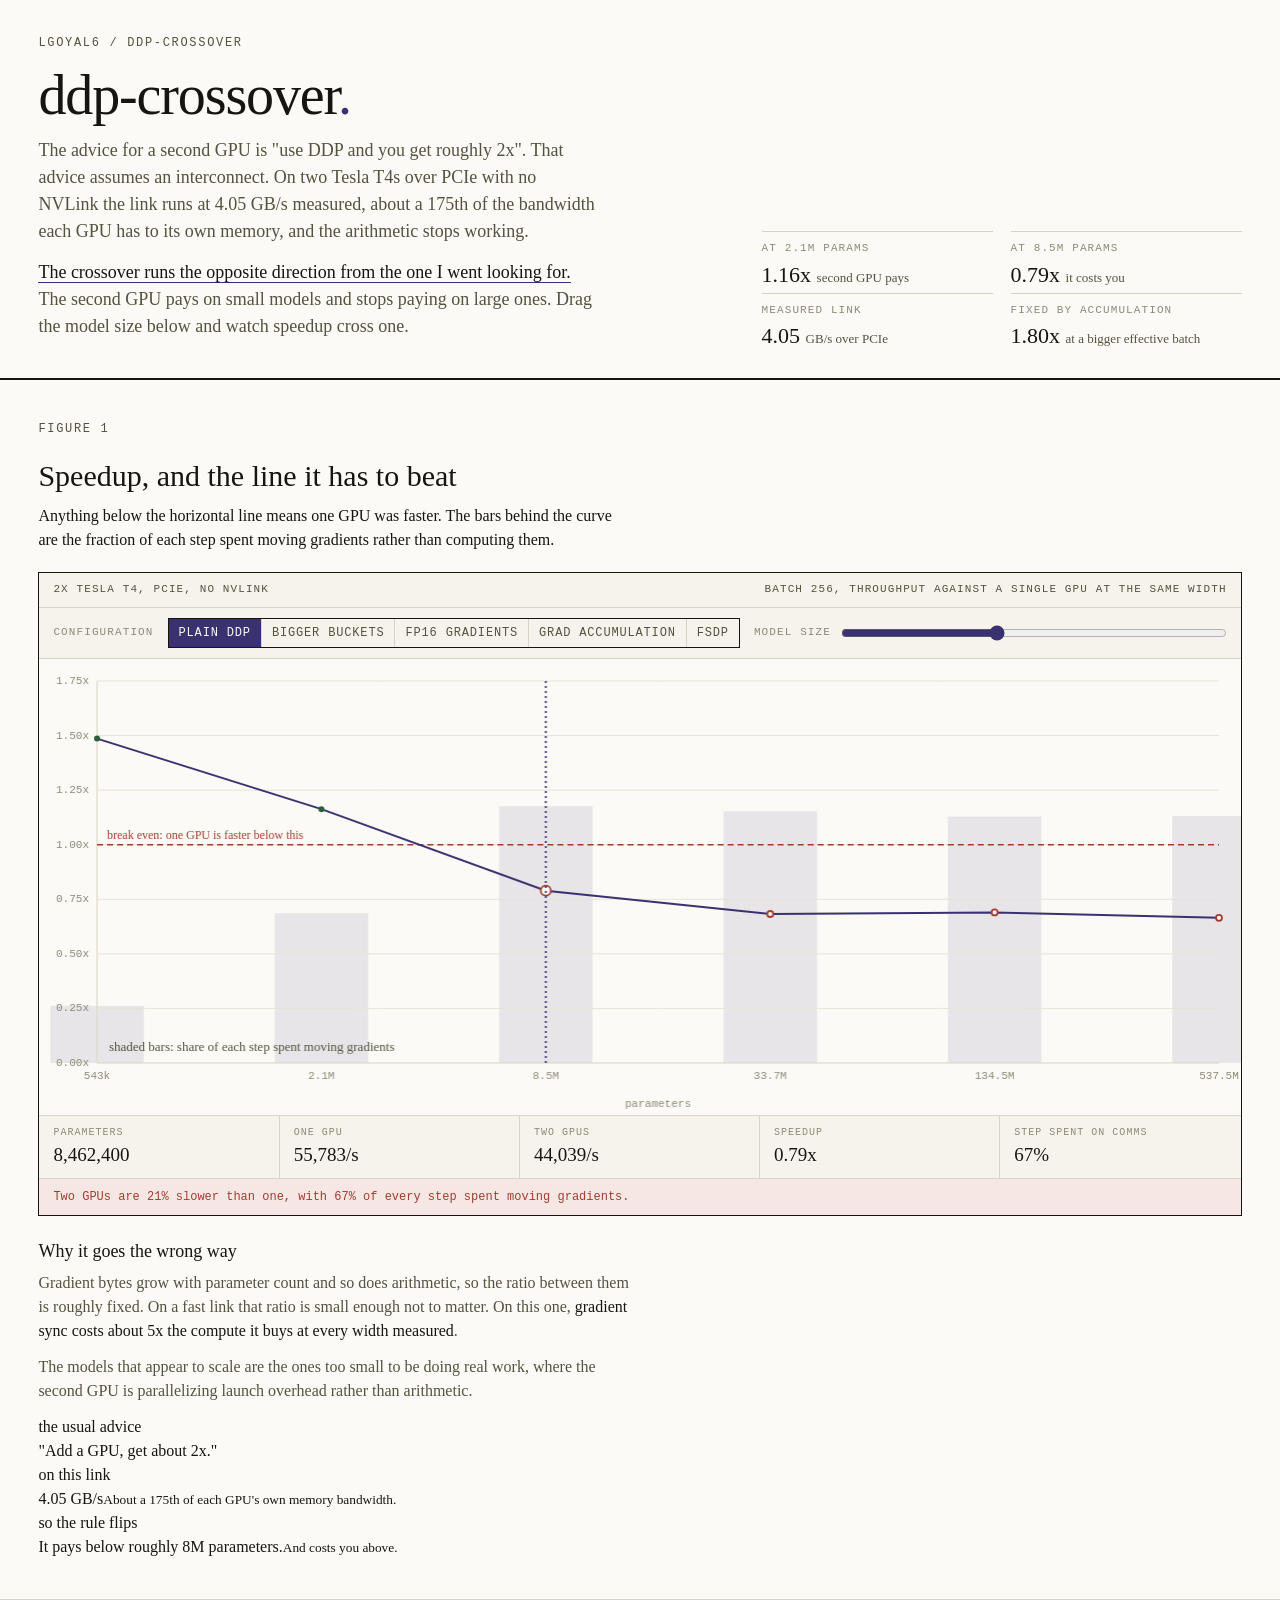
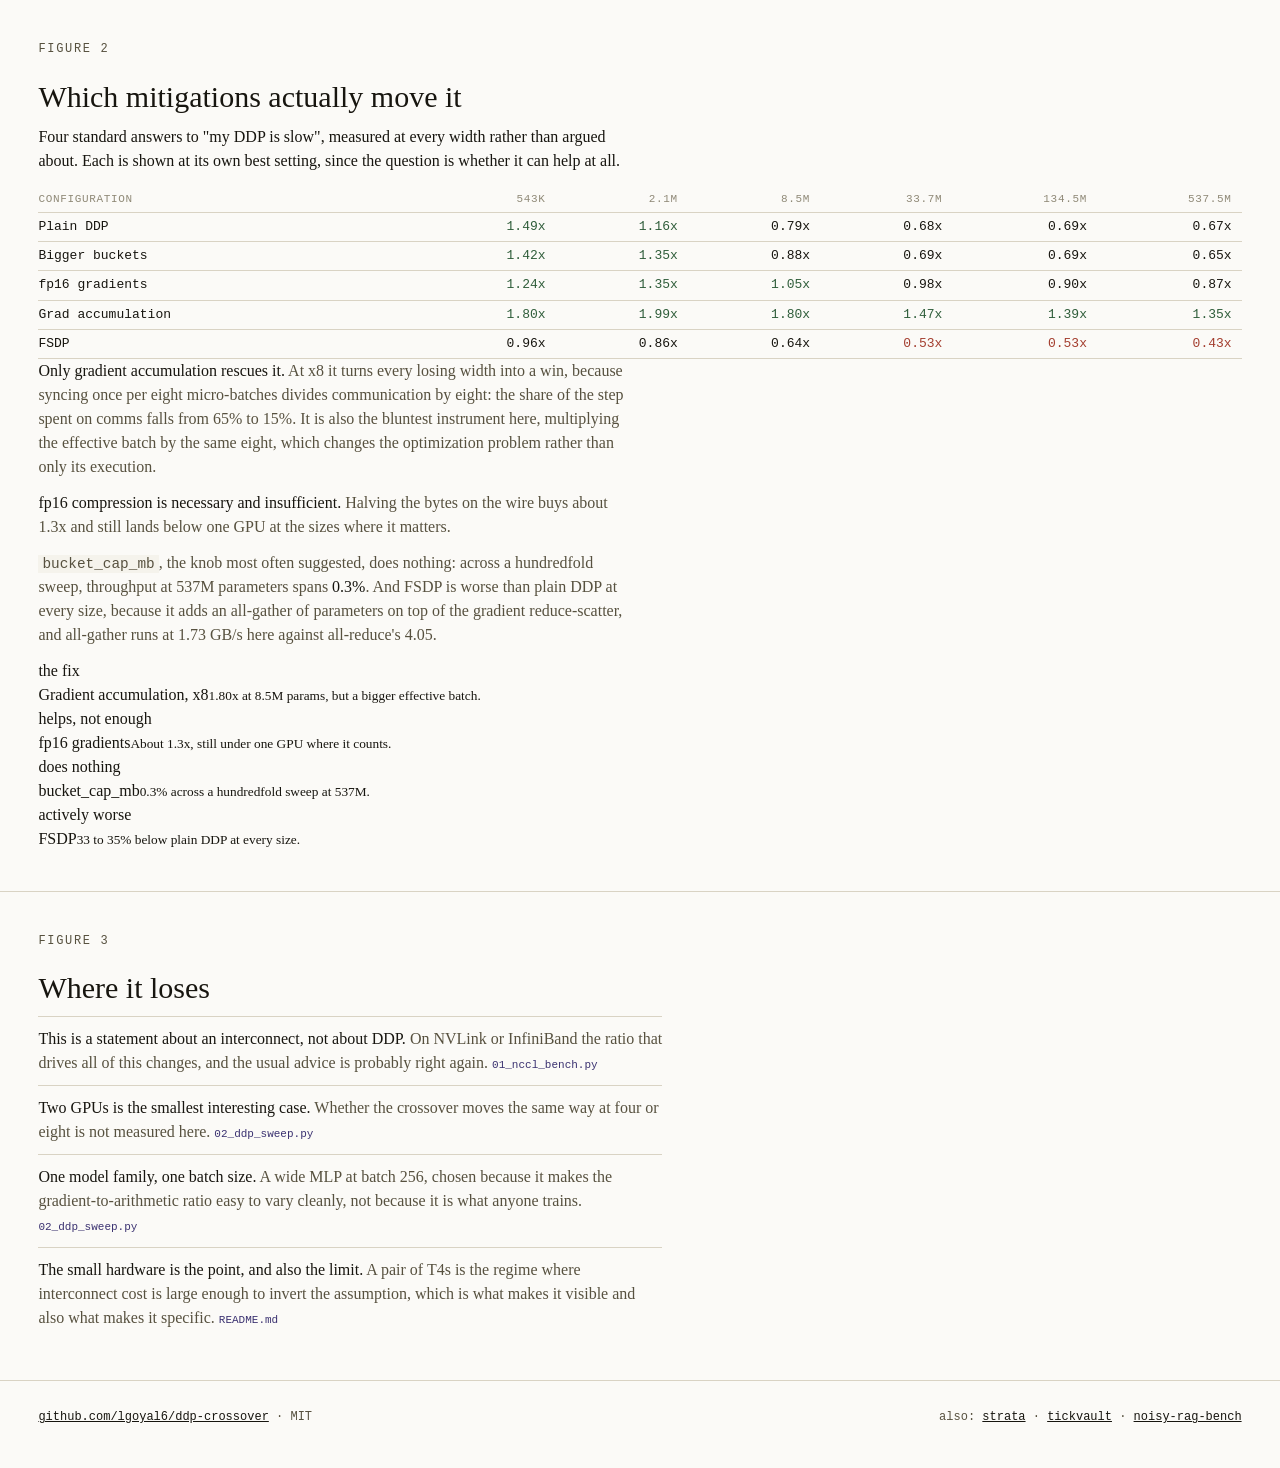
==== docs/index.html @ 0a4c05e5 "Correct which mitigation actually works The page said fp16 compression was the only thing that helpe" ====
<!doctype html>
<html lang="en">
<head>
<meta charset="utf-8">
<meta name="viewport" content="width=device-width, initial-scale=1">
<title>ddp-crossover - where the second GPU stops paying</title>
<meta name="description" content="On two T4s over PCIe the second GPU pays on small models and stops paying on large ones, which is the opposite of the usual advice. Drag the model size and watch speedup cross one.">
<meta property="og:title" content="ddp-crossover">
<meta property="og:description" content="The second GPU pays on small models and stops paying above roughly 8M parameters. FSDP, marketed for scaling, is worse than plain DDP everywhere.">
<link rel="stylesheet" href="style.css">
</head>
<body>

<header class="gut">
  <div>
    <div class="eyebrow">lgoyal6 / ddp-crossover</div>
    <h1>ddp&#8209;crossover<span class="dot">.</span></h1>
    <p class="thesis">
      The advice for a second GPU is "use DDP and you get roughly 2x". That advice
      assumes an interconnect. On two Tesla T4s over PCIe with no NVLink the link
      runs at 4.05 GB/s measured, about a 175th of the bandwidth each GPU has to
      its own memory, and the arithmetic stops working.
    </p>
    <p class="thesis">
      <strong>The crossover runs the opposite direction from the one I went looking
      for.</strong> The second GPU pays on small models and stops paying on large
      ones. Drag the model size below and watch speedup cross one.
    </p>
  </div>
  <dl class="facts">
    <div class="fact"><dt>at 2.1M params</dt><dd>1.16x <small>second GPU pays</small></dd></div>
    <div class="fact"><dt>at 8.5M params</dt><dd>0.79x <small>it costs you</small></dd></div>
    <div class="fact"><dt>measured link</dt><dd>4.05 <small>GB/s over PCIe</small></dd></div>
    <div class="fact"><dt>fixed by accumulation</dt><dd>1.80x <small>at a bigger effective batch</small></dd></div>
  </dl>
</header>

<section class="gut">
  <div class="eyebrow">Figure 1</div>
  <h2>Speedup, and the line it has to beat</h2>
  <p class="lead">
    Anything below the horizontal line means one GPU was faster. The bars behind the
    curve are the fraction of each step spent moving gradients rather than computing
    them.
  </p>

  <div class="figure">
    <div class="figcap">
      <span id="cap-what">2x Tesla T4, PCIe, no NVLink</span>
      <span id="cap-where">batch 256, throughput against a single GPU at the same width</span>
    </div>

    <div class="toolbar">
      <span class="picklabel">Configuration</span>
      <div class="pick" id="variant" role="group" aria-label="Configuration"></div>
      <div class="scrub">
        <span class="picklabel">Model size</span>
        <input type="range" id="scrub" min="0" max="5" value="2" step="1">
      </div>
    </div>

    <canvas class="plot" id="plot" width="1200" height="480"></canvas>

    <dl class="readout">
      <div><dt>parameters</dt><dd id="r-params">-</dd></div>
      <div><dt>one GPU</dt><dd id="r-one">-</dd></div>
      <div><dt>two GPUs</dt><dd id="r-two">-</dd></div>
      <div><dt>speedup</dt><dd id="r-speed">-</dd></div>
      <div><dt>step spent on comms</dt><dd id="r-comm">-</dd></div>
    </dl>

    <div class="banner" id="banner">Loading the measurements.</div>
  </div>

  <div class="split">
    <div>
      <h3>Why it goes the wrong way</h3>
      <p>
        Gradient bytes grow with parameter count and so does arithmetic, so the ratio
        between them is roughly fixed. On a fast link that ratio is small enough not
        to matter. On this one, <strong>gradient sync costs about 5x the compute it
        buys at every width measured</strong>.
      </p>
      <p>
        The models that appear to scale are the ones too small to be doing real work,
        where the second GPU is parallelizing launch overhead rather than arithmetic.
      </p>
    </div>
    <dl class="takeaway">
      <dt>the usual advice</dt>
      <dd>"Add a GPU, get about 2x."</dd>
      <dt>on this link</dt>
      <dd>4.05 GB/s<small>About a 175th of each GPU's own memory bandwidth.</small></dd>
      <dt>so the rule flips</dt>
      <dd>It pays below roughly 8M parameters.<small>And costs you above.</small></dd>
    </dl>
  </div>
</section>

<section class="gut">
  <div class="eyebrow">Figure 2</div>
  <h2>Which mitigations actually move it</h2>
  <p class="lead">
    Four standard answers to "my DDP is slow", measured at every width rather than
    argued about. Each is shown at its own best setting, since the question is
    whether it can help at all.
  </p>
  <div id="table-wrap"></div>
  <div class="split">
    <div>
      <p>
        <strong>Only gradient accumulation rescues it.</strong> At x8 it turns every
        losing width into a win, because syncing once per eight micro-batches divides
        communication by eight: the share of the step spent on comms falls from 65%
        to 15%. It is also the bluntest instrument here, multiplying the effective
        batch by the same eight, which changes the optimization problem rather than
        only its execution.
      </p>
      <p>
        <strong>fp16 compression is necessary and insufficient.</strong> Halving the
        bytes on the wire buys about 1.3x and still lands below one GPU at the sizes
        where it matters.
      </p>
      <p>
        <code>bucket_cap_mb</code>, the knob most often suggested, does nothing:
        across a hundredfold sweep, throughput at 537M parameters spans
        <strong>0.3%</strong>. And FSDP is worse than plain DDP at every size,
        because it adds an all-gather of parameters on top of the gradient
        reduce-scatter, and all-gather runs at 1.73 GB/s here against all-reduce's
        4.05.
      </p>
    </div>
    <dl class="takeaway">
      <dt>the fix</dt>
      <dd>Gradient accumulation, x8<small>1.80x at 8.5M params, but a bigger effective batch.</small></dd>
      <dt>helps, not enough</dt>
      <dd>fp16 gradients<small>About 1.3x, still under one GPU where it counts.</small></dd>
      <dt>does nothing</dt>
      <dd>bucket_cap_mb<small>0.3% across a hundredfold sweep at 537M.</small></dd>
      <dt>actively worse</dt>
      <dd>FSDP<small>33 to 35% below plain DDP at every size.</small></dd>
    </dl>
  </div>
</section>

<section class="gut">
  <div class="eyebrow">Figure 3</div>
  <h2>Where it loses</h2>
  <ul class="map">
    <li>
      <b>This is a statement about an interconnect, not about DDP.</b> On NVLink or
      InfiniBand the ratio that drives all of this changes, and the usual advice is
      probably right again.
      <span class="where">01_nccl_bench.py</span>
    </li>
    <li>
      <b>Two GPUs is the smallest interesting case.</b> Whether the crossover moves the
      same way at four or eight is not measured here.
      <span class="where">02_ddp_sweep.py</span>
    </li>
    <li>
      <b>One model family, one batch size.</b> A wide MLP at batch 256, chosen because
      it makes the gradient-to-arithmetic ratio easy to vary cleanly, not because it is
      what anyone trains.
      <span class="where">02_ddp_sweep.py</span>
    </li>
    <li>
      <b>The small hardware is the point, and also the limit.</b> A pair of T4s is the
      regime where interconnect cost is large enough to invert the assumption, which is
      what makes it visible and also what makes it specific.
      <span class="where">README.md</span>
    </li>
  </ul>
</section>

<footer class="gut">
  <span>
    <a href="https://github.com/lgoyal6/ddp-crossover">github.com/lgoyal6/ddp-crossover</a>
    &middot; MIT
  </span>
  <span>
    also: <a href="https://lgoyal6.github.io/strata/">strata</a>
    &middot; <a href="https://lgoyal6.github.io/tickvault/">tickvault</a>
    &middot; <a href="https://lgoyal6.github.io/noisy-rag-bench/">noisy-rag-bench</a>
  </span>
</footer>

<script src="app.js"></script>
</body>
</html>
---- docs/style.css ----
:root {
  --paper: #fbfaf7;
  --panel: #f5f3ec;
  --ink: #17150f;
  --sub: #57513f;
  --faint: #8f8977;
  --rule: #17150f;
  --hair: #d9d3c4;
  --ox: #3a3170;      /* indigo: this project's ink */
  --ox-dim: #8b86b5;
  --ok: #2f5d3a;
  --warn: #8a6d1f;
  --bad: #a33d2e;
  --serif: 'Times New Roman', Times, Georgia, serif;
  --mono: 'Courier New', Courier, monospace;
}

* { margin: 0; padding: 0; box-sizing: border-box; }
html { scroll-behavior: smooth; }
body { background: var(--paper); color: var(--ink); font: 16px/1.5 var(--serif); }
a { color: var(--ink); }
a:hover { color: var(--ox); }
.gut { padding-left: clamp(20px, 3vw, 44px); padding-right: clamp(20px, 3vw, 44px); }
.eyebrow {
  font: 12px/1.6 var(--mono); letter-spacing: .14em; text-transform: uppercase;
  color: var(--sub); margin-bottom: 14px;
}

header {
  display: grid; grid-template-columns: minmax(0, 7fr) minmax(0, 5fr);
  gap: clamp(24px, 4vw, 64px); align-items: end;
  padding-top: 34px; padding-bottom: 26px; border-bottom: 2px solid var(--rule);
}
h1 { font-size: clamp(34px, 5.4vw, 56px); font-weight: 400; letter-spacing: -.02em; line-height: 1; }
h1 .dot { color: var(--ox); }
.thesis { font-size: clamp(15px, 1.5vw, 18px); color: var(--sub); margin-top: 14px; max-width: 62ch; }
.thesis strong { color: var(--ink); font-weight: 400; border-bottom: 1px solid var(--ox); }

.facts { display: grid; grid-template-columns: repeat(2, minmax(0, 1fr)); gap: 2px 18px; }
.fact { border-top: 1px solid var(--hair); padding-top: 8px; }
.fact dt { font: 11px/1.6 var(--mono); letter-spacing: .1em; text-transform: uppercase; color: var(--faint); }
.fact dd { font-size: 22px; }
.fact dd small { font-size: 13px; color: var(--sub); }

section { padding-top: 40px; padding-bottom: 40px; border-bottom: 1px solid var(--hair); }
h2 { font-size: clamp(22px, 2.6vw, 30px); font-weight: 400; margin-bottom: 6px; }
h3 { font-size: 18px; font-weight: 400; margin: 22px 0 6px; }
p { max-width: 74ch; margin-bottom: 12px; color: var(--sub); }
p.lead { color: var(--ink); }
p strong { color: var(--ink); font-weight: 400; }
code { font: .9em var(--mono); background: var(--panel); padding: 1px 4px; }

.figure { border: 1px solid var(--rule); background: var(--panel); margin-top: 20px; }
.figcap {
  font: 11px/1.6 var(--mono); letter-spacing: .1em; text-transform: uppercase;
  color: var(--sub); padding: 8px 14px; border-bottom: 1px solid var(--hair);
  display: flex; justify-content: space-between; gap: 12px; flex-wrap: wrap;
}
.toolbar {
  display: flex; gap: 14px; align-items: center; flex-wrap: wrap;
  padding: 10px 14px; border-bottom: 1px solid var(--hair);
}
.pick { display: flex; gap: 0; border: 1px solid var(--ink); }
.pick button {
  font: 12px/1 var(--mono); text-transform: uppercase; letter-spacing: .07em;
  background: transparent; color: var(--sub); border: 0; border-right: 1px solid var(--hair);
  padding: 8px 10px; cursor: pointer;
}
.pick button:last-child { border-right: 0; }
.pick button[aria-pressed="true"] { background: var(--ox); color: var(--paper); }
.picklabel { font: 11px/1 var(--mono); text-transform: uppercase; letter-spacing: .1em; color: var(--faint); }

.scrub { display: flex; align-items: center; gap: 10px; flex: 1 1 300px; min-width: 220px; }
.scrub input[type=range] { flex: 1; accent-color: var(--ox); min-width: 110px; }

.plot { display: block; width: 100%; height: auto; background: var(--paper); }

.readout {
  display: grid; grid-template-columns: repeat(auto-fit, minmax(130px, 1fr));
  border-top: 1px solid var(--hair);
}
.readout div { padding: 9px 14px; border-right: 1px solid var(--hair); }
.readout div:last-child { border-right: 0; }
.readout dt { font: 10px/1.6 var(--mono); letter-spacing: .1em; text-transform: uppercase; color: var(--faint); }
.readout dd { font-size: 19px; }
.readout dd small { font-size: 12px; color: var(--sub); }

.banner { padding: 9px 14px; border-top: 1px solid var(--hair); font: 12px/1.5 var(--mono); color: var(--sub); }
.banner.alarm { background: #f7e7e4; color: var(--bad); }
.banner.calm { background: #e9efe8; color: var(--ok); }

table.data { border-collapse: collapse; font: 13px/1.4 var(--mono); margin-top: 14px; width: 100%; }
table.data th, table.data td { border-bottom: 1px solid var(--hair); padding: 5px 10px 5px 0; text-align: right; }
table.data th:first-child, table.data td:first-child { text-align: left; }
table.data th { font-weight: 400; color: var(--faint); text-transform: uppercase; font-size: 11px; letter-spacing: .06em; }
table.data td.bad { color: var(--bad); }
table.data td.good { color: var(--ok); }

ul.map { list-style: none; max-width: 78ch; }
ul.map li { border-top: 1px solid var(--hair); padding: 10px 0; color: var(--sub); }
ul.map li b { color: var(--ink); font-weight: 400; }
ul.map li .where { font: 11px var(--mono); color: var(--ox); }

footer {
  padding-top: 26px; padding-bottom: 40px;
  font: 12px/1.7 var(--mono); color: var(--sub);
  display: flex; justify-content: space-between; gap: 20px; flex-wrap: wrap;
}

@media (max-width: 860px) {
  header { grid-template-columns: minmax(0, 1fr); gap: 26px; }
}
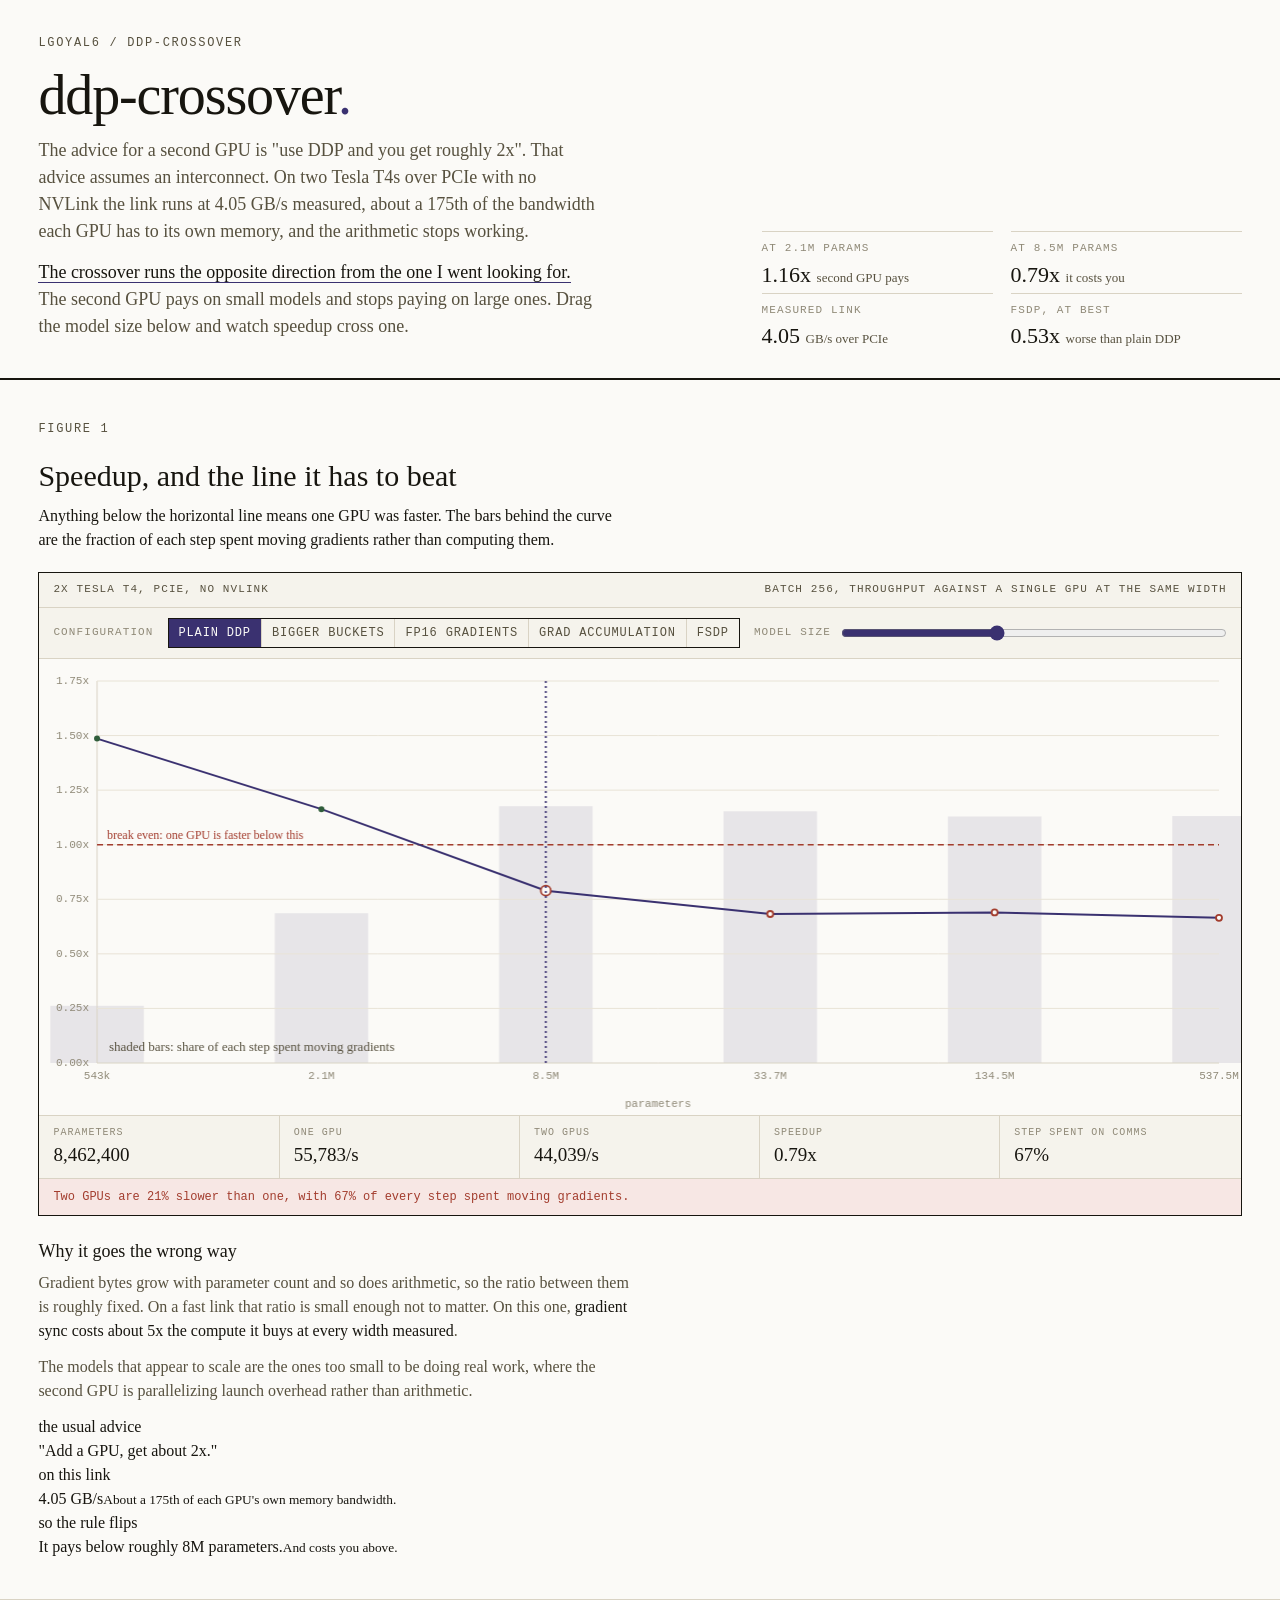
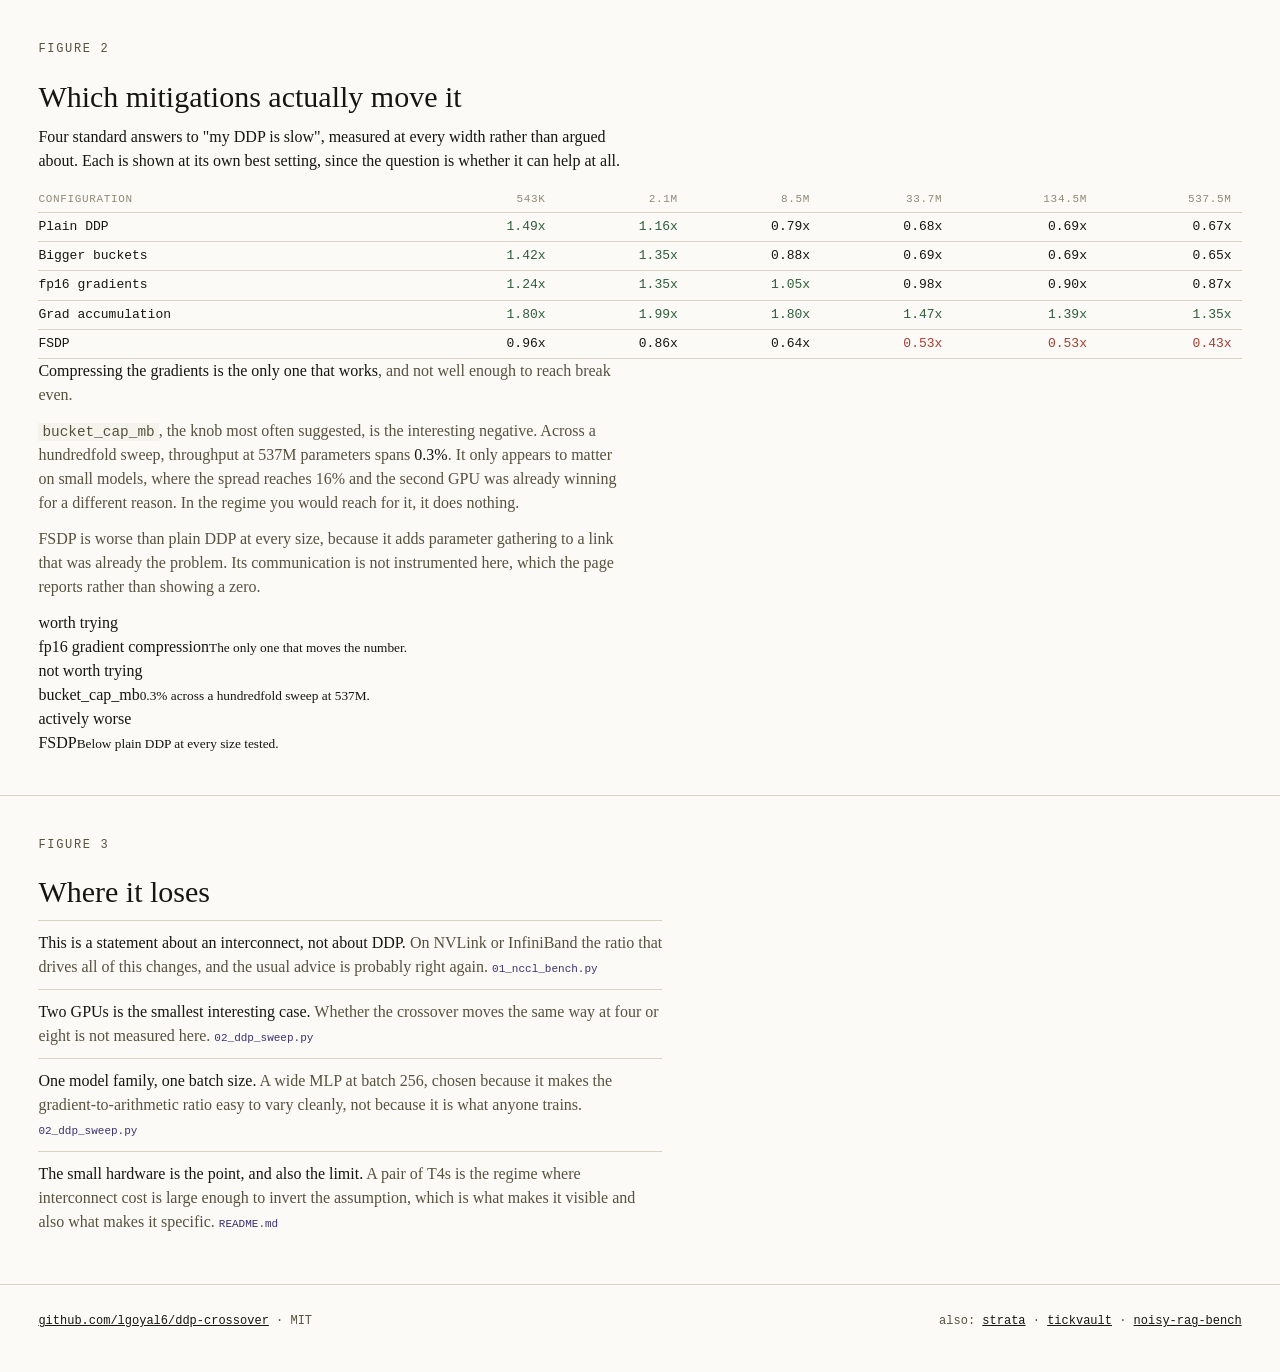
==== commit 9dbe181f: "Lead each section with the claim, not the setup Every section opened with method and reached its fin" ====
--- a/docs/index.html
+++ b/docs/index.html
@@ -31,7 +31,7 @@
     <div class="fact"><dt>at 2.1M params</dt><dd>1.16x <small>second GPU pays</small></dd></div>
     <div class="fact"><dt>at 8.5M params</dt><dd>0.79x <small>it costs you</small></dd></div>
     <div class="fact"><dt>measured link</dt><dd>4.05 <small>GB/s over PCIe</small></dd></div>
-    <div class="fact"><dt>fixed by accumulation</dt><dd>1.80x <small>at a bigger effective batch</small></dd></div>
+    <div class="fact"><dt>FSDP, at best</dt><dd>0.53x <small>worse than plain DDP</small></dd></div>
   </dl>
 </header>
 
@@ -109,36 +109,29 @@
   <div class="split">
     <div>
       <p>
-        <strong>Only gradient accumulation rescues it.</strong> At x8 it turns every
-        losing width into a win, because syncing once per eight micro-batches divides
-        communication by eight: the share of the step spent on comms falls from 65%
-        to 15%. It is also the bluntest instrument here, multiplying the effective
-        batch by the same eight, which changes the optimization problem rather than
-        only its execution.
+        <strong>Compressing the gradients is the only one that works</strong>, and not
+        well enough to reach break even.
       </p>
       <p>
-        <strong>fp16 compression is necessary and insufficient.</strong> Halving the
-        bytes on the wire buys about 1.3x and still lands below one GPU at the sizes
-        where it matters.
+        <code>bucket_cap_mb</code>, the knob most often suggested, is the interesting
+        negative. Across a hundredfold sweep, throughput at 537M parameters spans
+        <strong>0.3%</strong>. It only appears to matter on small models, where the
+        spread reaches 16% and the second GPU was already winning for a different
+        reason. In the regime you would reach for it, it does nothing.
       </p>
       <p>
-        <code>bucket_cap_mb</code>, the knob most often suggested, does nothing:
-        across a hundredfold sweep, throughput at 537M parameters spans
-        <strong>0.3%</strong>. And FSDP is worse than plain DDP at every size,
-        because it adds an all-gather of parameters on top of the gradient
-        reduce-scatter, and all-gather runs at 1.73 GB/s here against all-reduce's
-        4.05.
+        FSDP is worse than plain DDP at every size, because it adds parameter
+        gathering to a link that was already the problem. Its communication is not
+        instrumented here, which the page reports rather than showing a zero.
       </p>
     </div>
     <dl class="takeaway">
-      <dt>the fix</dt>
-      <dd>Gradient accumulation, x8<small>1.80x at 8.5M params, but a bigger effective batch.</small></dd>
-      <dt>helps, not enough</dt>
-      <dd>fp16 gradients<small>About 1.3x, still under one GPU where it counts.</small></dd>
-      <dt>does nothing</dt>
+      <dt>worth trying</dt>
+      <dd>fp16 gradient compression<small>The only one that moves the number.</small></dd>
+      <dt>not worth trying</dt>
       <dd>bucket_cap_mb<small>0.3% across a hundredfold sweep at 537M.</small></dd>
       <dt>actively worse</dt>
-      <dd>FSDP<small>33 to 35% below plain DDP at every size.</small></dd>
+      <dd>FSDP<small>Below plain DDP at every size tested.</small></dd>
     </dl>
   </div>
 </section>
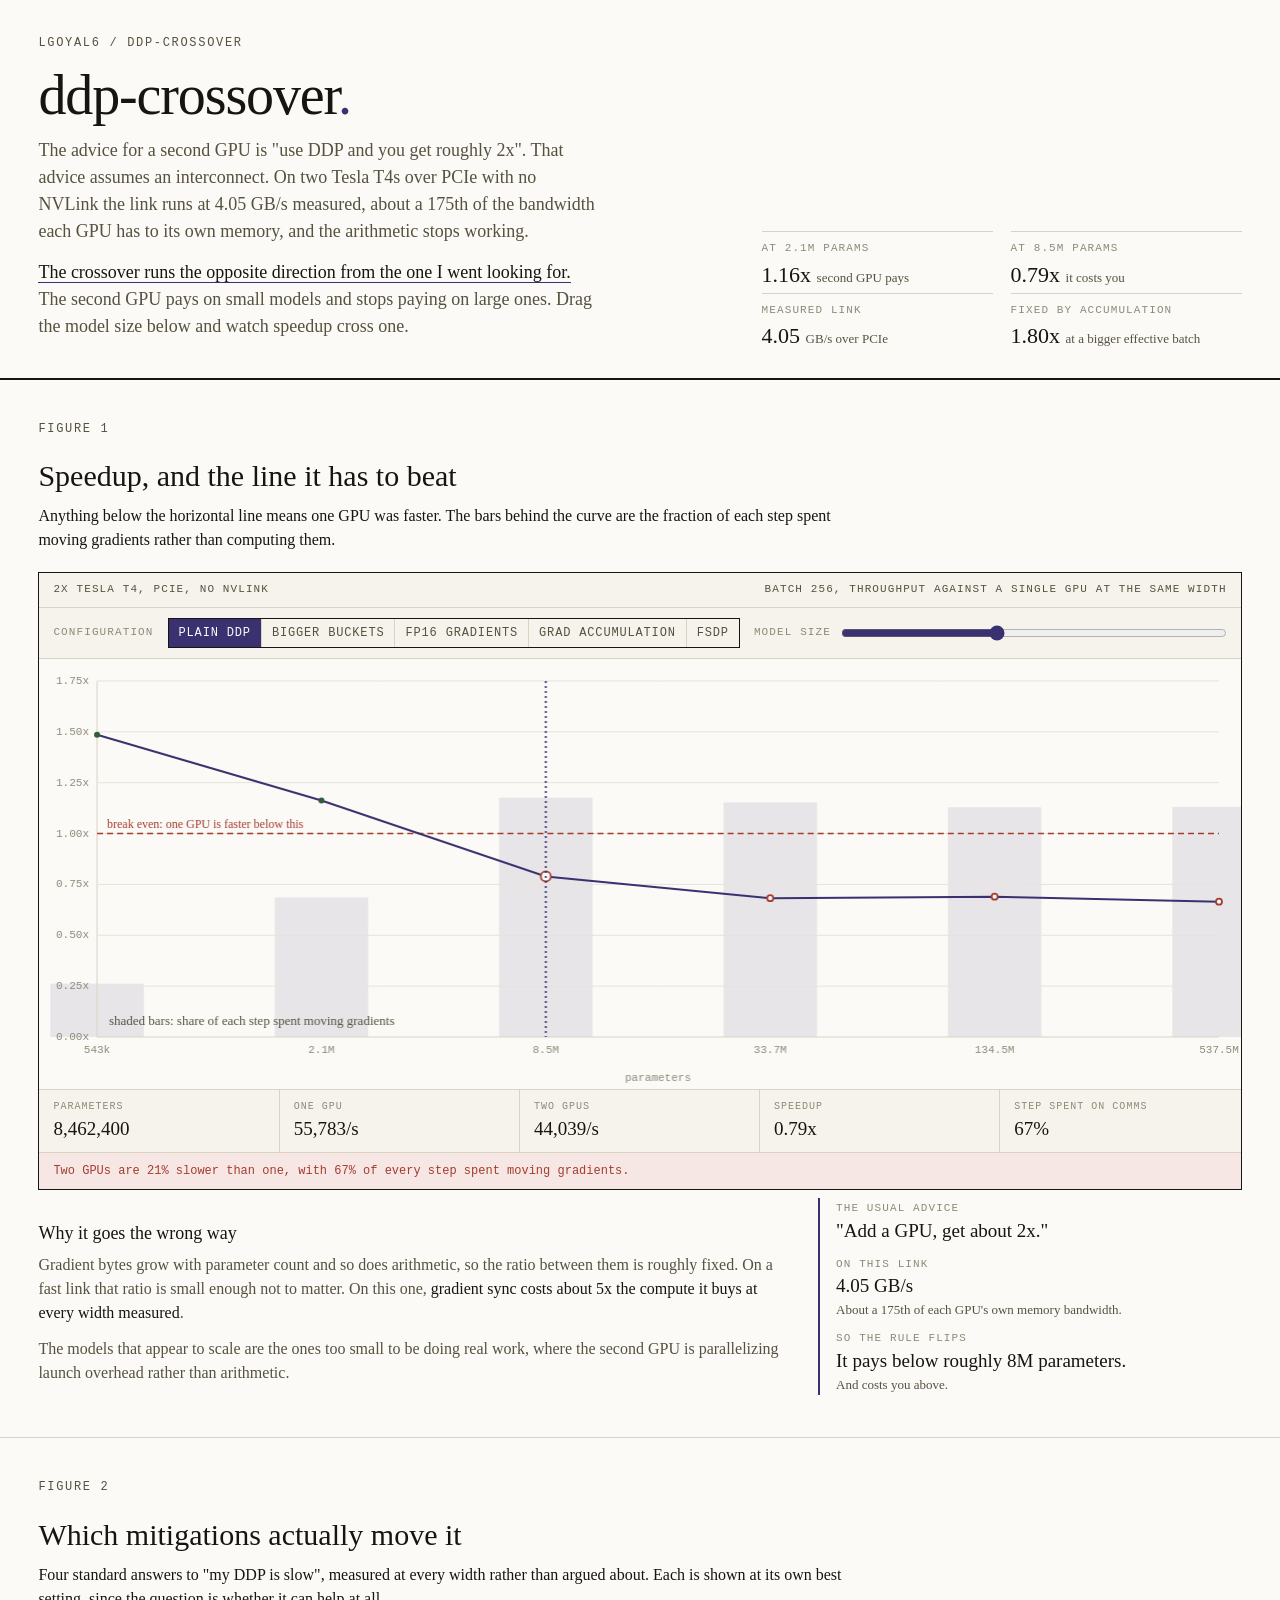
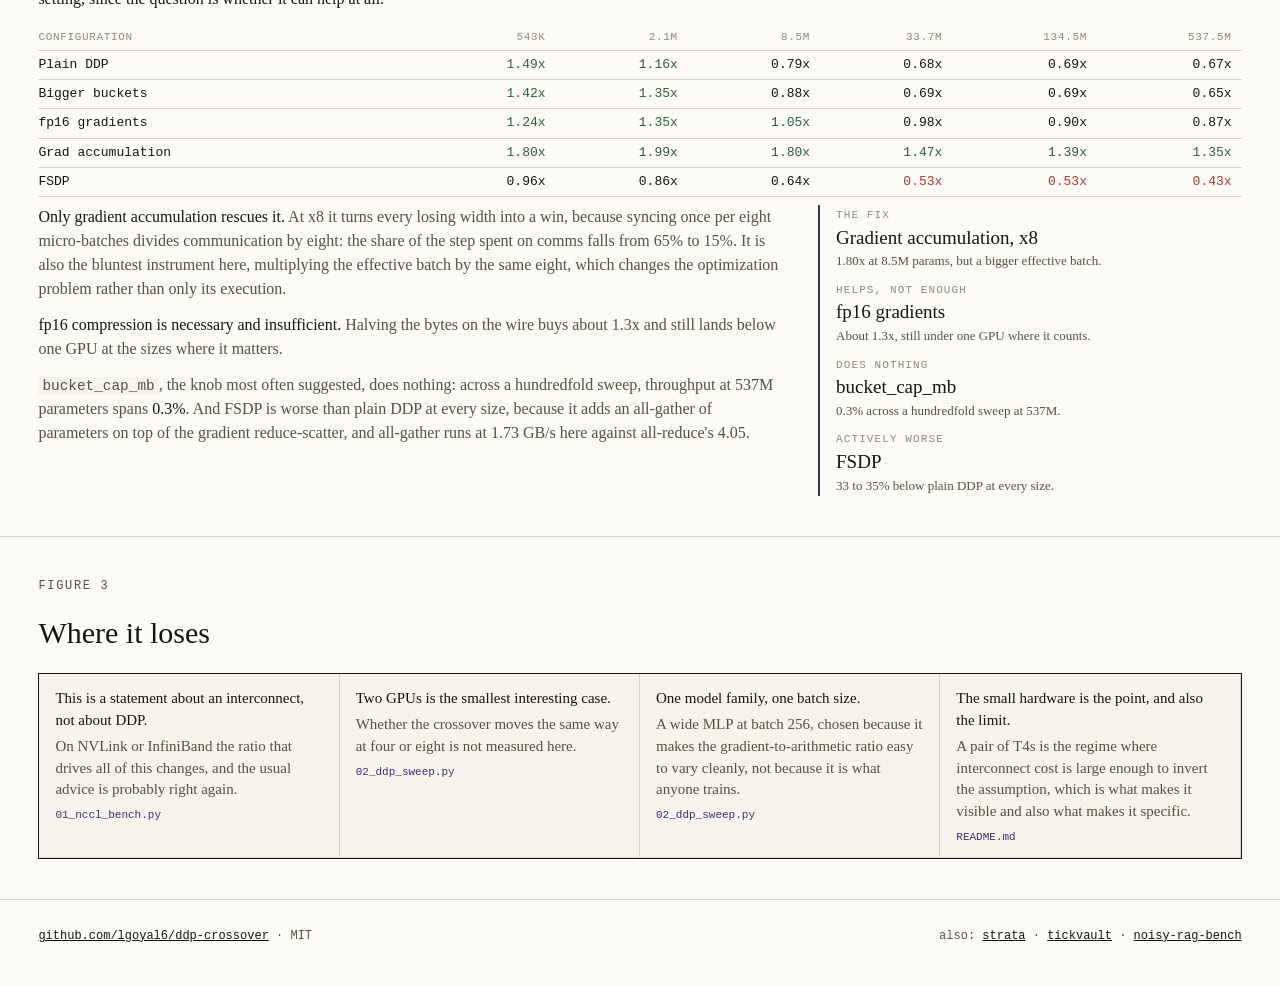
==== commit eaa31795: "Correct which mitigation actually works The page said fp16 compression was the only thing that helpe" ====
--- a/docs/index.html
+++ b/docs/index.html
@@ -31,7 +31,7 @@
     <div class="fact"><dt>at 2.1M params</dt><dd>1.16x <small>second GPU pays</small></dd></div>
     <div class="fact"><dt>at 8.5M params</dt><dd>0.79x <small>it costs you</small></dd></div>
     <div class="fact"><dt>measured link</dt><dd>4.05 <small>GB/s over PCIe</small></dd></div>
-    <div class="fact"><dt>FSDP, at best</dt><dd>0.53x <small>worse than plain DDP</small></dd></div>
+    <div class="fact"><dt>fixed by accumulation</dt><dd>1.80x <small>at a bigger effective batch</small></dd></div>
   </dl>
 </header>
 
@@ -109,29 +109,36 @@
   <div class="split">
     <div>
       <p>
-        <strong>Compressing the gradients is the only one that works</strong>, and not
-        well enough to reach break even.
+        <strong>Only gradient accumulation rescues it.</strong> At x8 it turns every
+        losing width into a win, because syncing once per eight micro-batches divides
+        communication by eight: the share of the step spent on comms falls from 65%
+        to 15%. It is also the bluntest instrument here, multiplying the effective
+        batch by the same eight, which changes the optimization problem rather than
+        only its execution.
       </p>
       <p>
-        <code>bucket_cap_mb</code>, the knob most often suggested, is the interesting
-        negative. Across a hundredfold sweep, throughput at 537M parameters spans
-        <strong>0.3%</strong>. It only appears to matter on small models, where the
-        spread reaches 16% and the second GPU was already winning for a different
-        reason. In the regime you would reach for it, it does nothing.
+        <strong>fp16 compression is necessary and insufficient.</strong> Halving the
+        bytes on the wire buys about 1.3x and still lands below one GPU at the sizes
+        where it matters.
       </p>
       <p>
-        FSDP is worse than plain DDP at every size, because it adds parameter
-        gathering to a link that was already the problem. Its communication is not
-        instrumented here, which the page reports rather than showing a zero.
+        <code>bucket_cap_mb</code>, the knob most often suggested, does nothing:
+        across a hundredfold sweep, throughput at 537M parameters spans
+        <strong>0.3%</strong>. And FSDP is worse than plain DDP at every size,
+        because it adds an all-gather of parameters on top of the gradient
+        reduce-scatter, and all-gather runs at 1.73 GB/s here against all-reduce's
+        4.05.
       </p>
     </div>
     <dl class="takeaway">
-      <dt>worth trying</dt>
-      <dd>fp16 gradient compression<small>The only one that moves the number.</small></dd>
-      <dt>not worth trying</dt>
+      <dt>the fix</dt>
+      <dd>Gradient accumulation, x8<small>1.80x at 8.5M params, but a bigger effective batch.</small></dd>
+      <dt>helps, not enough</dt>
+      <dd>fp16 gradients<small>About 1.3x, still under one GPU where it counts.</small></dd>
+      <dt>does nothing</dt>
       <dd>bucket_cap_mb<small>0.3% across a hundredfold sweep at 537M.</small></dd>
       <dt>actively worse</dt>
-      <dd>FSDP<small>Below plain DDP at every size tested.</small></dd>
+      <dd>FSDP<small>33 to 35% below plain DDP at every size.</small></dd>
     </dl>
   </div>
 </section>
--- a/docs/style.css
+++ b/docs/style.css
@@ -43,10 +43,28 @@
 .fact dd small { font-size: 13px; color: var(--sub); }
 
 section { padding-top: 40px; padding-bottom: 40px; border-bottom: 1px solid var(--hair); }
+
+/* Prose beside a takeaway rather than a narrow column with a blank half.
+   A wide screen should be used, not left empty. */
+.split {
+  display: grid; grid-template-columns: minmax(0, 7fr) minmax(0, 4fr);
+  gap: clamp(20px, 3vw, 46px); align-items: start; margin-top: 8px;
+}
+.split p { max-width: none; }
+.takeaway { border-left: 2px solid var(--ox); padding: 2px 0 2px 16px; }
+.takeaway dt {
+  font: 11px/1.6 var(--mono); letter-spacing: .1em; text-transform: uppercase;
+  color: var(--faint); margin-top: 12px;
+}
+.takeaway dt:first-child { margin-top: 0; }
+.takeaway dd { font-size: 19px; line-height: 1.35; }
+.takeaway dd small { display: block; font-size: 13px; color: var(--sub); margin-top: 2px; }
 h2 { font-size: clamp(22px, 2.6vw, 30px); font-weight: 400; margin-bottom: 6px; }
 h3 { font-size: 18px; font-weight: 400; margin: 22px 0 6px; }
 p { max-width: 74ch; margin-bottom: 12px; color: var(--sub); }
-p.lead { color: var(--ink); }
+/* The intro to a figure sits alone above it, so a 74ch cap leaves most of a wide
+   screen blank. It gets more room; body prose inside a split gets none. */
+p.lead { color: var(--ink); max-width: 104ch; }
 p strong { color: var(--ink); font-weight: 400; }
 code { font: .9em var(--mono); background: var(--panel); padding: 1px 4px; }
 
@@ -96,10 +114,18 @@
 table.data td.bad { color: var(--bad); }
 table.data td.good { color: var(--ok); }
 
-ul.map { list-style: none; max-width: 78ch; }
-ul.map li { border-top: 1px solid var(--hair); padding: 10px 0; color: var(--sub); }
-ul.map li b { color: var(--ink); font-weight: 400; }
-ul.map li .where { font: 11px var(--mono); color: var(--ox); }
+/* The losing axes as a row of cards, so they read as a set and fill the width. */
+ul.map {
+  list-style: none; display: grid; margin-top: 18px;
+  grid-template-columns: repeat(auto-fit, minmax(230px, 1fr));
+  border: 1px solid var(--rule); background: var(--panel);
+}
+ul.map li {
+  padding: 14px 16px; color: var(--sub); font-size: 15px; line-height: 1.45;
+  border-right: 1px solid var(--hair); border-bottom: 1px solid var(--hair);
+}
+ul.map li b { color: var(--ink); font-weight: 400; display: block; margin-bottom: 4px; }
+ul.map li .where { display: block; margin-top: 8px; font: 11px var(--mono); color: var(--ox); }
 
 footer {
   padding-top: 26px; padding-bottom: 40px;
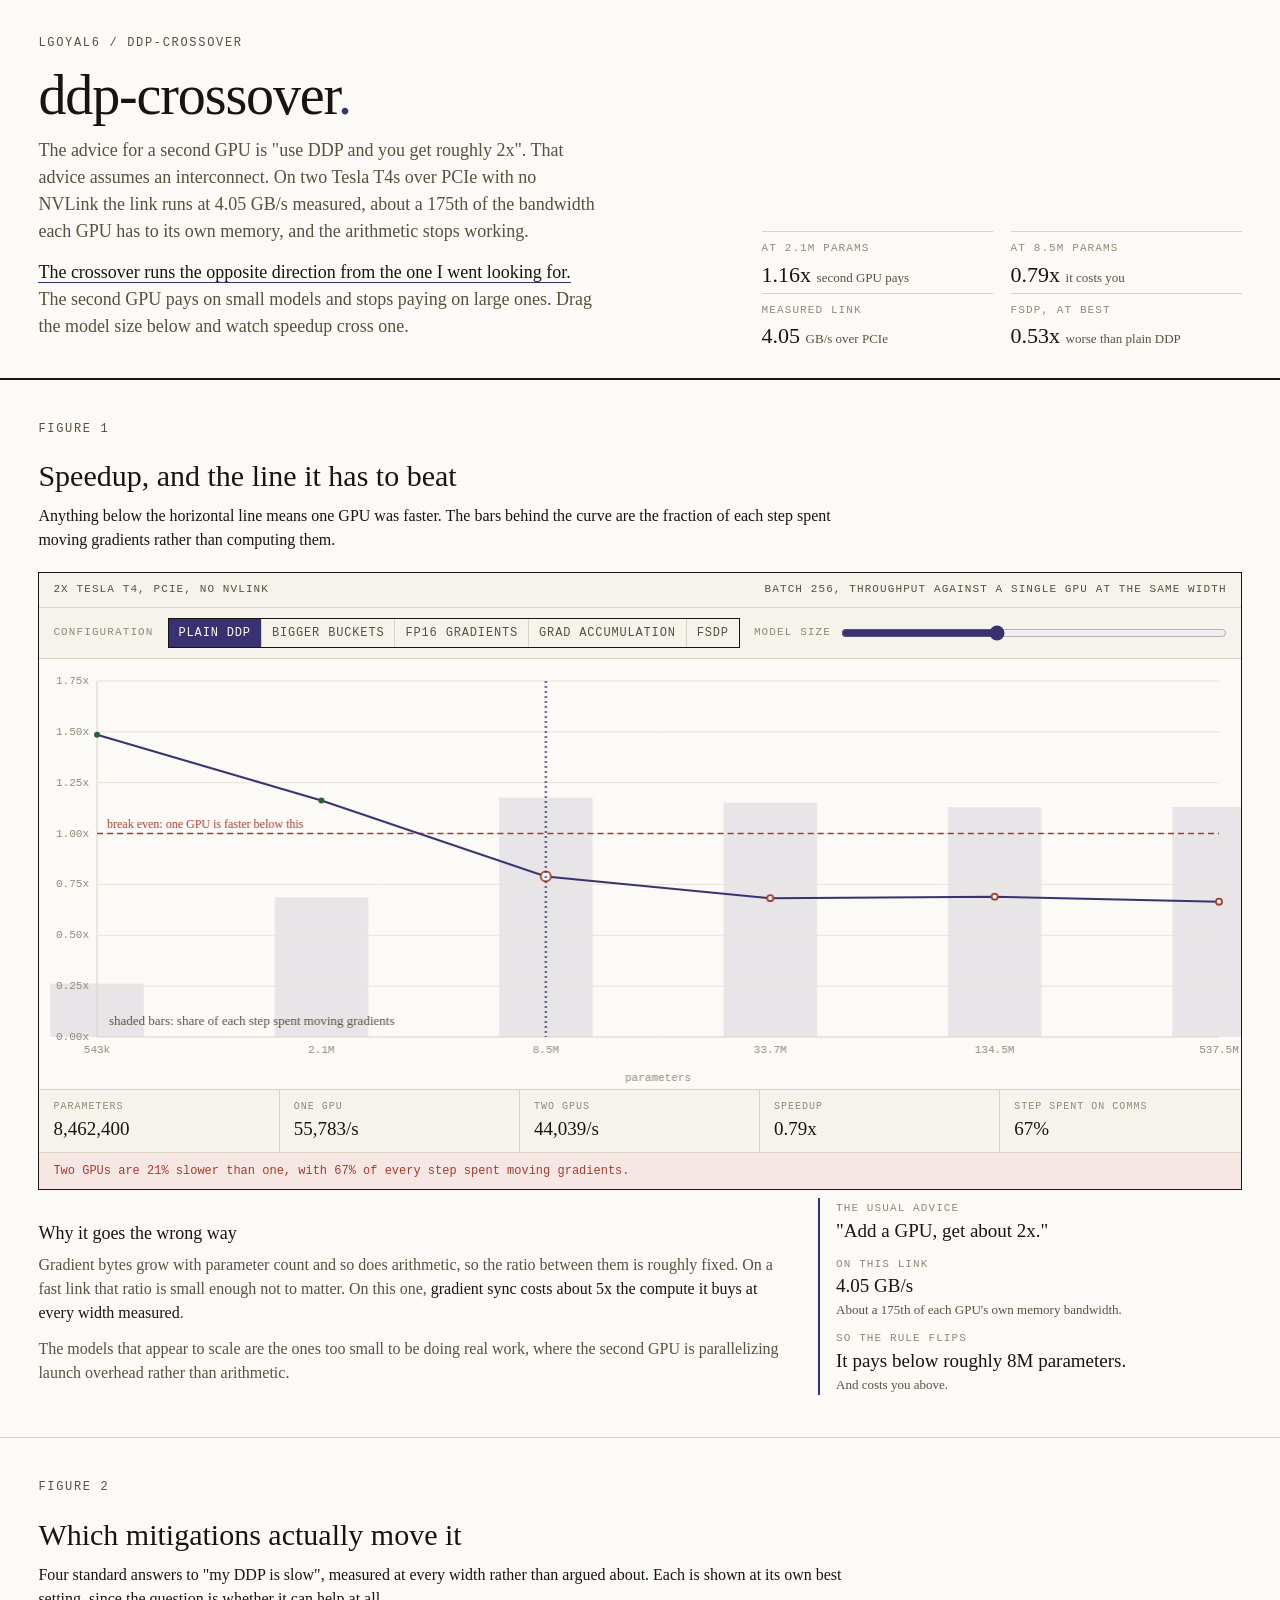
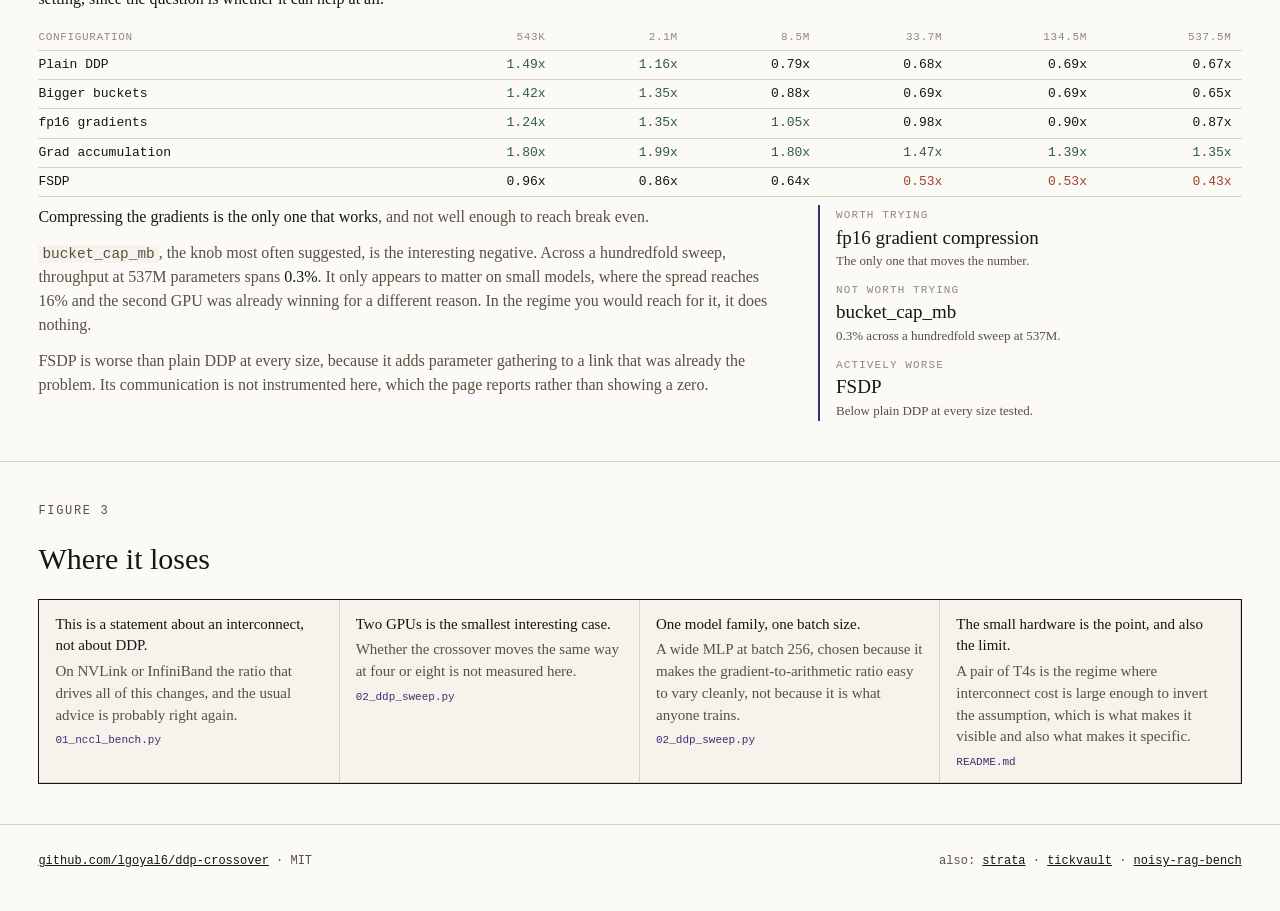
==== commit a2fdd0bc: "Lead each section with the claim, not the setup Every section opened with method and reached its fin" ====
--- a/docs/index.html
+++ b/docs/index.html
@@ -31,7 +31,7 @@
     <div class="fact"><dt>at 2.1M params</dt><dd>1.16x <small>second GPU pays</small></dd></div>
     <div class="fact"><dt>at 8.5M params</dt><dd>0.79x <small>it costs you</small></dd></div>
     <div class="fact"><dt>measured link</dt><dd>4.05 <small>GB/s over PCIe</small></dd></div>
-    <div class="fact"><dt>fixed by accumulation</dt><dd>1.80x <small>at a bigger effective batch</small></dd></div>
+    <div class="fact"><dt>FSDP, at best</dt><dd>0.53x <small>worse than plain DDP</small></dd></div>
   </dl>
 </header>
 
@@ -109,36 +109,29 @@
   <div class="split">
     <div>
       <p>
-        <strong>Only gradient accumulation rescues it.</strong> At x8 it turns every
-        losing width into a win, because syncing once per eight micro-batches divides
-        communication by eight: the share of the step spent on comms falls from 65%
-        to 15%. It is also the bluntest instrument here, multiplying the effective
-        batch by the same eight, which changes the optimization problem rather than
-        only its execution.
+        <strong>Compressing the gradients is the only one that works</strong>, and not
+        well enough to reach break even.
       </p>
       <p>
-        <strong>fp16 compression is necessary and insufficient.</strong> Halving the
-        bytes on the wire buys about 1.3x and still lands below one GPU at the sizes
-        where it matters.
+        <code>bucket_cap_mb</code>, the knob most often suggested, is the interesting
+        negative. Across a hundredfold sweep, throughput at 537M parameters spans
+        <strong>0.3%</strong>. It only appears to matter on small models, where the
+        spread reaches 16% and the second GPU was already winning for a different
+        reason. In the regime you would reach for it, it does nothing.
       </p>
       <p>
-        <code>bucket_cap_mb</code>, the knob most often suggested, does nothing:
-        across a hundredfold sweep, throughput at 537M parameters spans
-        <strong>0.3%</strong>. And FSDP is worse than plain DDP at every size,
-        because it adds an all-gather of parameters on top of the gradient
-        reduce-scatter, and all-gather runs at 1.73 GB/s here against all-reduce's
-        4.05.
+        FSDP is worse than plain DDP at every size, because it adds parameter
+        gathering to a link that was already the problem. Its communication is not
+        instrumented here, which the page reports rather than showing a zero.
       </p>
     </div>
     <dl class="takeaway">
-      <dt>the fix</dt>
-      <dd>Gradient accumulation, x8<small>1.80x at 8.5M params, but a bigger effective batch.</small></dd>
-      <dt>helps, not enough</dt>
-      <dd>fp16 gradients<small>About 1.3x, still under one GPU where it counts.</small></dd>
-      <dt>does nothing</dt>
+      <dt>worth trying</dt>
+      <dd>fp16 gradient compression<small>The only one that moves the number.</small></dd>
+      <dt>not worth trying</dt>
       <dd>bucket_cap_mb<small>0.3% across a hundredfold sweep at 537M.</small></dd>
       <dt>actively worse</dt>
-      <dd>FSDP<small>33 to 35% below plain DDP at every size.</small></dd>
+      <dd>FSDP<small>Below plain DDP at every size tested.</small></dd>
     </dl>
   </div>
 </section>
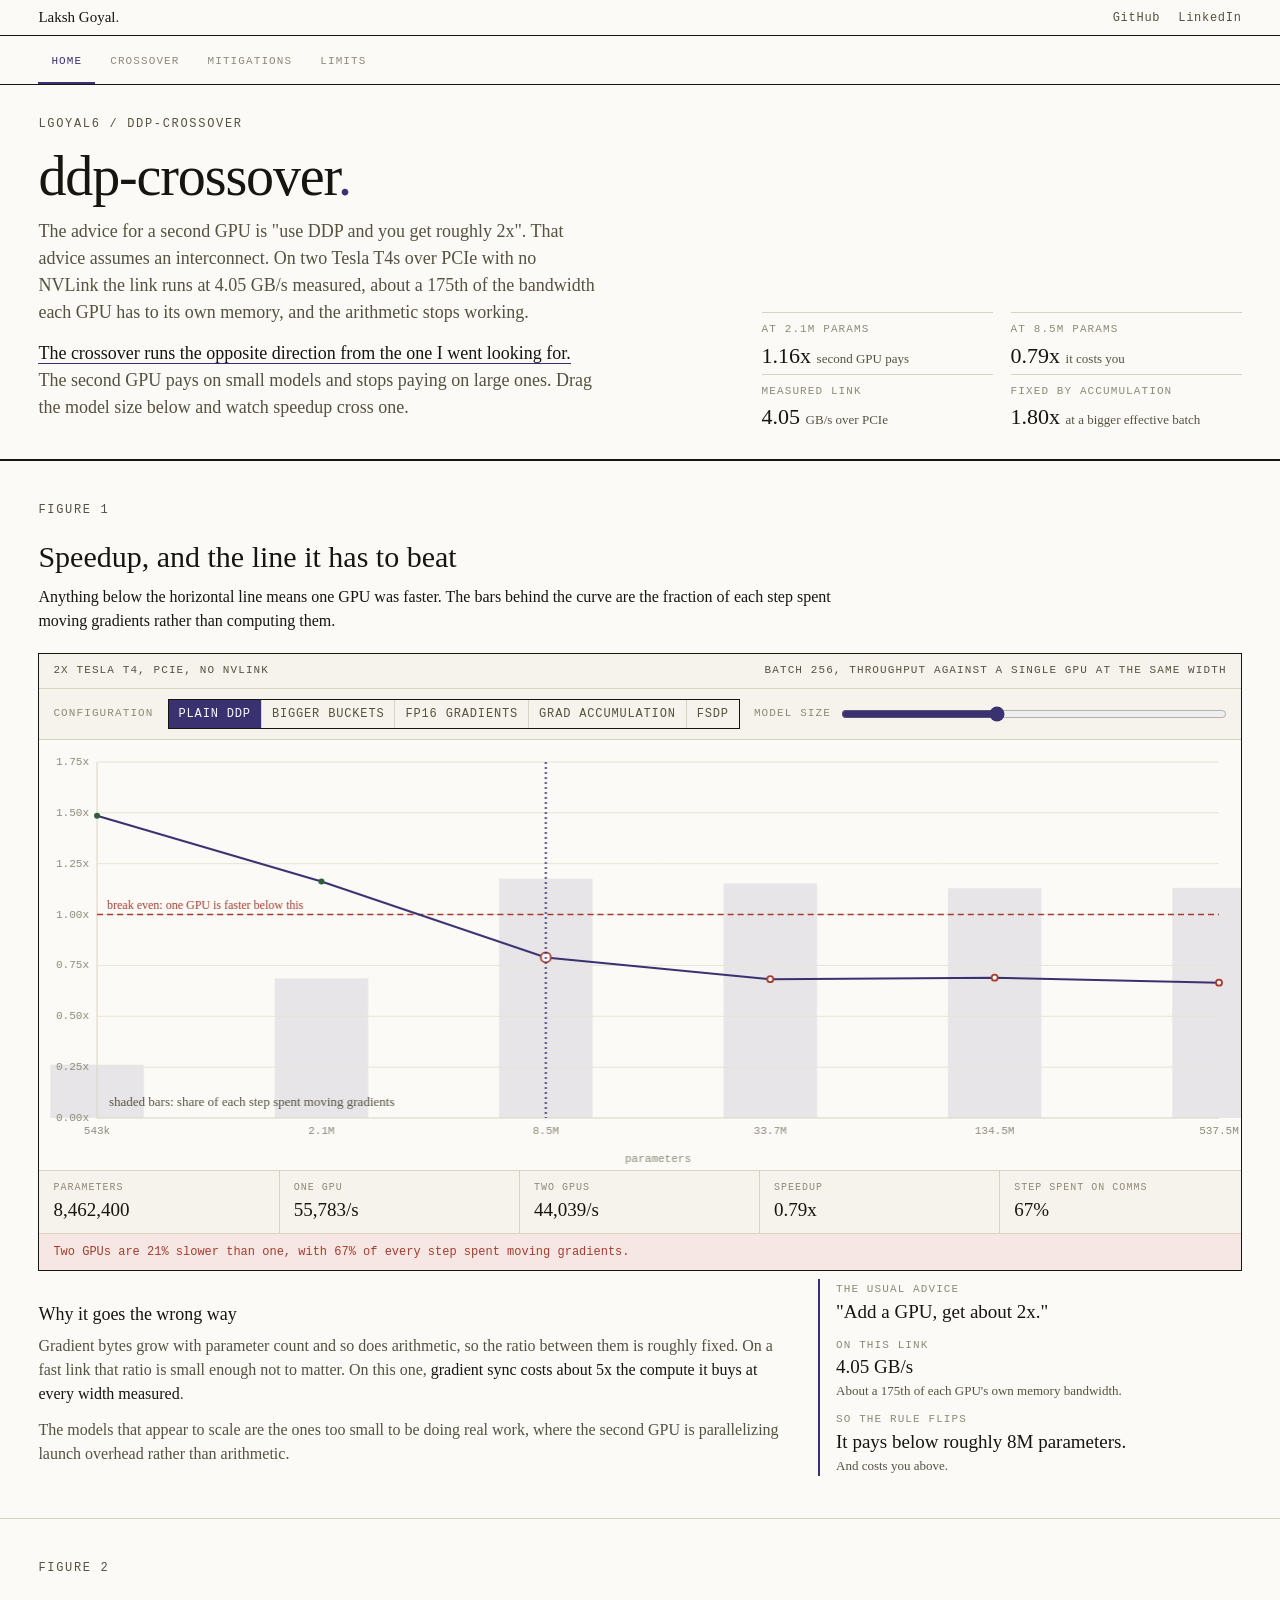
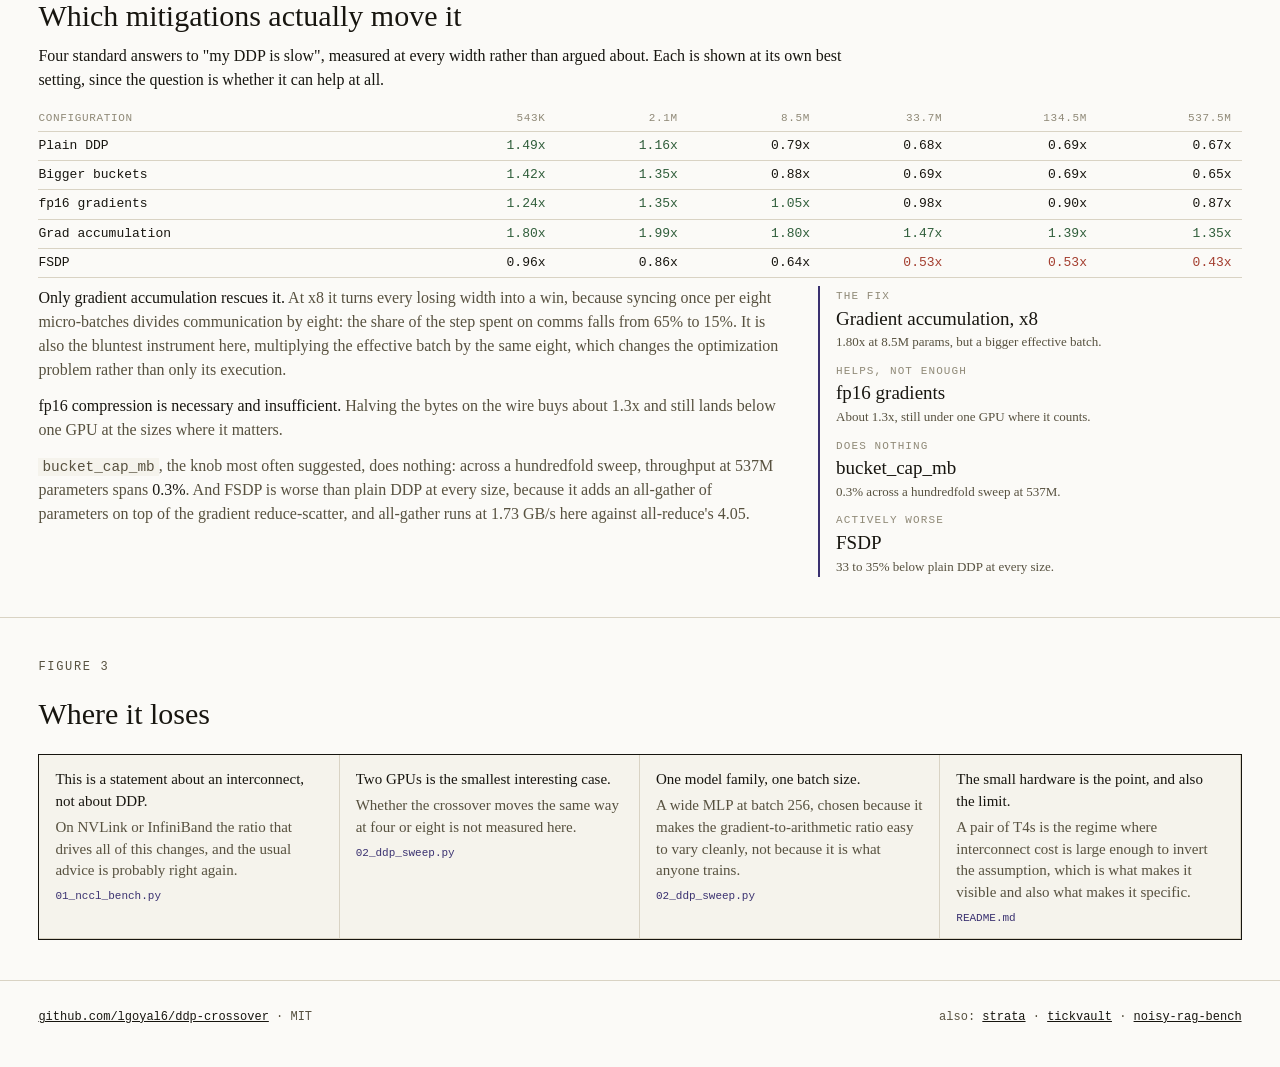
==== commit e919c4a9: "Give the page a nav bar and section tabs Every project page now carries the same shell: a sticky bar" ====
--- a/docs/index.html
+++ b/docs/index.html
@@ -11,7 +11,21 @@
 </head>
 <body>
 
-<header class="gut">
+<nav class="topbar">
+  <a class="brand" href="https://lakshgoyal.com">Laksh Goyal<span>.</span></a>
+  <div class="navlinks">
+    <a href="https://github.com/lgoyal6/ddp-crossover">GitHub</a>
+    <a href="https://www.linkedin.com/in/lakshgoyal">LinkedIn</a>
+  </div>
+</nav>
+<nav class="tabs" aria-label="Sections">
+    <a href="#sec-home">Home</a>
+    <a href="#sec-crossover">Crossover</a>
+    <a href="#sec-mitigations">Mitigations</a>
+    <a href="#sec-limits">Limits</a>
+</nav>
+
+<header id="sec-home" class="gut">
   <div>
     <div class="eyebrow">lgoyal6 / ddp-crossover</div>
     <h1>ddp&#8209;crossover<span class="dot">.</span></h1>
@@ -31,11 +45,11 @@
     <div class="fact"><dt>at 2.1M params</dt><dd>1.16x <small>second GPU pays</small></dd></div>
     <div class="fact"><dt>at 8.5M params</dt><dd>0.79x <small>it costs you</small></dd></div>
     <div class="fact"><dt>measured link</dt><dd>4.05 <small>GB/s over PCIe</small></dd></div>
-    <div class="fact"><dt>FSDP, at best</dt><dd>0.53x <small>worse than plain DDP</small></dd></div>
+    <div class="fact"><dt>fixed by accumulation</dt><dd>1.80x <small>at a bigger effective batch</small></dd></div>
   </dl>
 </header>
 
-<section class="gut">
+<section class="gut" id="sec-crossover">
   <div class="eyebrow">Figure 1</div>
   <h2>Speedup, and the line it has to beat</h2>
   <p class="lead">
@@ -97,7 +111,7 @@
   </div>
 </section>
 
-<section class="gut">
+<section class="gut" id="sec-mitigations">
   <div class="eyebrow">Figure 2</div>
   <h2>Which mitigations actually move it</h2>
   <p class="lead">
@@ -109,34 +123,41 @@
   <div class="split">
     <div>
       <p>
-        <strong>Compressing the gradients is the only one that works</strong>, and not
-        well enough to reach break even.
-      </p>
-      <p>
-        <code>bucket_cap_mb</code>, the knob most often suggested, is the interesting
-        negative. Across a hundredfold sweep, throughput at 537M parameters spans
-        <strong>0.3%</strong>. It only appears to matter on small models, where the
-        spread reaches 16% and the second GPU was already winning for a different
-        reason. In the regime you would reach for it, it does nothing.
-      </p>
-      <p>
-        FSDP is worse than plain DDP at every size, because it adds parameter
-        gathering to a link that was already the problem. Its communication is not
-        instrumented here, which the page reports rather than showing a zero.
+        <strong>Only gradient accumulation rescues it.</strong> At x8 it turns every
+        losing width into a win, because syncing once per eight micro-batches divides
+        communication by eight: the share of the step spent on comms falls from 65%
+        to 15%. It is also the bluntest instrument here, multiplying the effective
+        batch by the same eight, which changes the optimization problem rather than
+        only its execution.
+      </p>
+      <p>
+        <strong>fp16 compression is necessary and insufficient.</strong> Halving the
+        bytes on the wire buys about 1.3x and still lands below one GPU at the sizes
+        where it matters.
+      </p>
+      <p>
+        <code>bucket_cap_mb</code>, the knob most often suggested, does nothing:
+        across a hundredfold sweep, throughput at 537M parameters spans
+        <strong>0.3%</strong>. And FSDP is worse than plain DDP at every size,
+        because it adds an all-gather of parameters on top of the gradient
+        reduce-scatter, and all-gather runs at 1.73 GB/s here against all-reduce's
+        4.05.
       </p>
     </div>
     <dl class="takeaway">
-      <dt>worth trying</dt>
-      <dd>fp16 gradient compression<small>The only one that moves the number.</small></dd>
-      <dt>not worth trying</dt>
+      <dt>the fix</dt>
+      <dd>Gradient accumulation, x8<small>1.80x at 8.5M params, but a bigger effective batch.</small></dd>
+      <dt>helps, not enough</dt>
+      <dd>fp16 gradients<small>About 1.3x, still under one GPU where it counts.</small></dd>
+      <dt>does nothing</dt>
       <dd>bucket_cap_mb<small>0.3% across a hundredfold sweep at 537M.</small></dd>
       <dt>actively worse</dt>
-      <dd>FSDP<small>Below plain DDP at every size tested.</small></dd>
+      <dd>FSDP<small>33 to 35% below plain DDP at every size.</small></dd>
     </dl>
   </div>
 </section>
 
-<section class="gut">
+<section class="gut" id="sec-limits">
   <div class="eyebrow">Figure 3</div>
   <h2>Where it loses</h2>
   <ul class="map">
@@ -179,5 +200,6 @@
 </footer>
 
 <script src="app.js"></script>
+<script src="nav.js"></script>
 </body>
 </html>
--- a/docs/style.css
+++ b/docs/style.css
@@ -136,3 +136,39 @@
 @media (max-width: 860px) {
   header { grid-template-columns: minmax(0, 1fr); gap: 26px; }
 }
+
+/* ---- shared nav shell ------------------------------------------------
+   Written entirely in this page's own variables, so it takes the palette
+   it is dropped into instead of importing a second one. */
+html { scroll-padding-top: 96px; }
+.topbar {
+  position: sticky; top: 0; z-index: 20;
+  background: color-mix(in srgb, var(--paper) 92%, transparent);
+  backdrop-filter: blur(8px); border-bottom: 1px solid var(--rule);
+  display: flex; align-items: center; justify-content: space-between; gap: 16px;
+  padding: 10px clamp(20px, 3vw, 44px);
+}
+.brand { font: 15px/1 var(--serif); text-decoration: none; color: var(--ink); }
+.brand span { color: var(--ox); }
+.navlinks { display: flex; gap: 18px; font: 12px/1 var(--mono); letter-spacing: .06em; }
+.navlinks a { color: var(--sub); text-decoration: none; transition: color .18s ease; }
+.navlinks a:hover { color: var(--ox); }
+.tabs {
+  position: sticky; top: 40px; z-index: 19;
+  background: color-mix(in srgb, var(--paper) 92%, transparent);
+  backdrop-filter: blur(8px); border-bottom: 1px solid var(--rule);
+  display: flex; gap: 2px; overflow-x: auto; padding: 0 clamp(20px, 3vw, 44px);
+}
+.tabs a {
+  flex: 0 0 auto; display: flex; align-items: center; min-height: 44px;
+  padding: 0 13px; font: 11px/1 var(--mono); letter-spacing: .1em;
+  text-transform: uppercase; color: var(--faint); text-decoration: none;
+  border-bottom: 2px solid transparent;
+  transition: color .18s ease, border-color .18s ease;
+}
+.tabs a:hover { color: var(--sub); }
+.tabs a[aria-current="true"] { color: var(--ox); border-bottom-color: var(--ox); }
+@media (prefers-reduced-motion: reduce) {
+  html { scroll-behavior: auto; }
+  .tabs a, .navlinks a { transition: none; }
+}
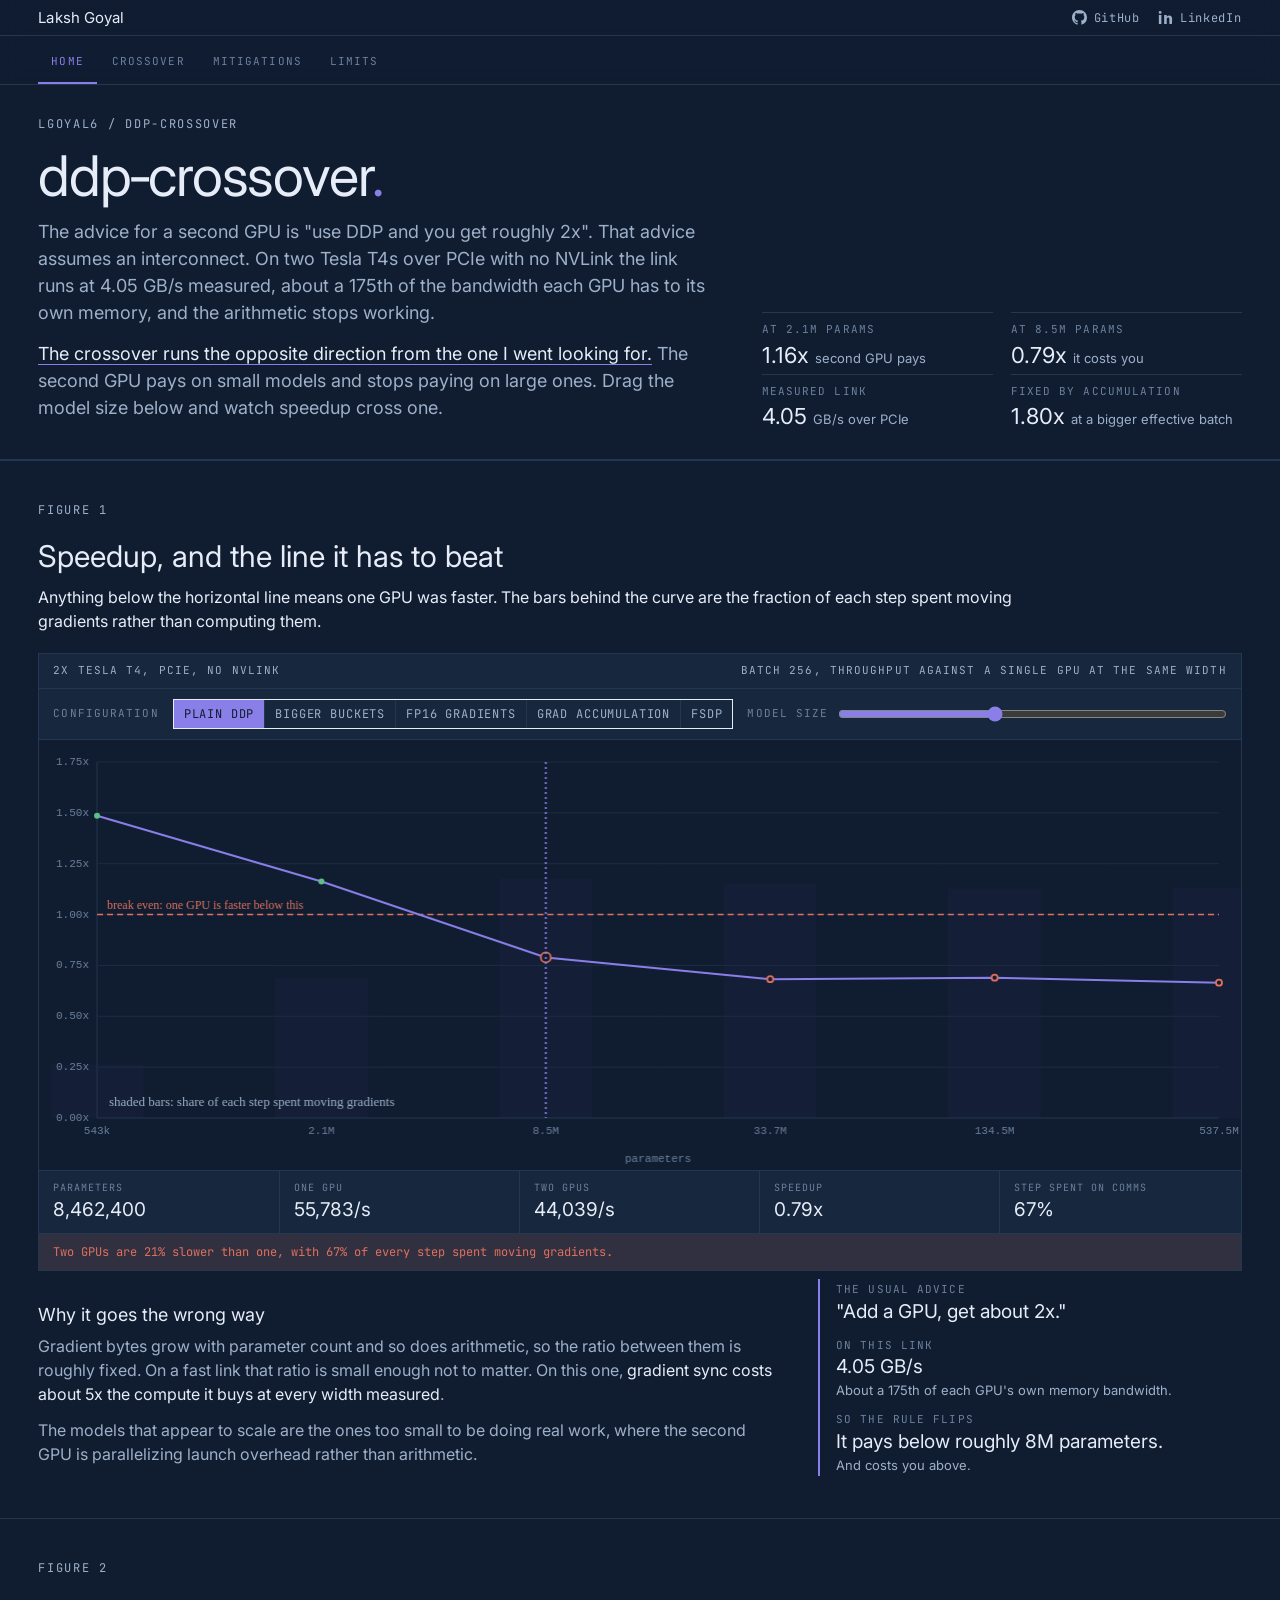
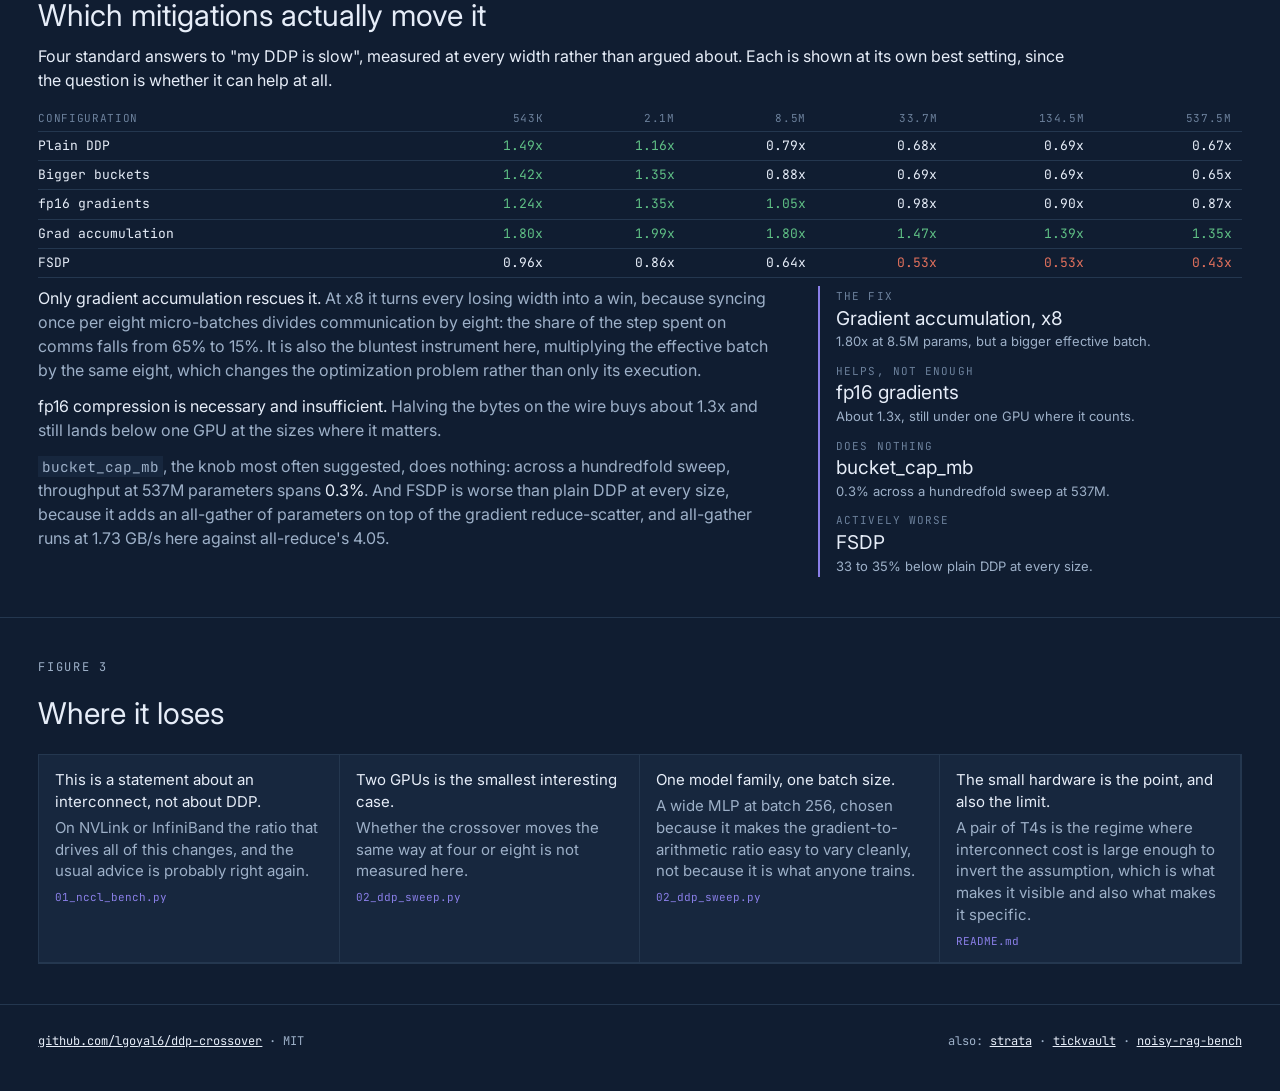
==== commit 8cace9a8: "Clean up the nav and warm the palette The name had a full stop after it, which read as a typo rather" ====
--- a/docs/index.html
+++ b/docs/index.html
@@ -12,10 +12,10 @@
 <body>
 
 <nav class="topbar">
-  <a class="brand" href="https://lakshgoyal.com">Laksh Goyal<span>.</span></a>
+  <a class="brand" href="https://lakshgoyal.com">Laksh Goyal</a>
   <div class="navlinks">
-    <a href="https://github.com/lgoyal6/ddp-crossover">GitHub</a>
-    <a href="https://www.linkedin.com/in/lakshgoyal">LinkedIn</a>
+    <a href="https://github.com/lgoyal6/ddp-crossover"><svg viewBox="0 0 16 16" aria-hidden="true"><path fill="currentColor" d="M8 0C3.58 0 0 3.58 0 8c0 3.54 2.29 6.53 5.47 7.59.4.07.55-.17.55-.38 0-.19-.01-.82-.01-1.49-2.01.37-2.53-.49-2.69-.94-.09-.23-.48-.94-.82-1.13-.28-.15-.68-.52-.01-.53.63-.01 1.08.58 1.23.82.72 1.21 1.87.87 2.33.66.07-.52.28-.87.51-1.07-1.78-.2-3.64-.89-3.64-3.95 0-.87.31-1.59.82-2.15-.08-.2-.36-1.02.08-2.12 0 0 .67-.21 2.2.82.64-.18 1.32-.27 2-.27s1.36.09 2 .27c1.53-1.04 2.2-.82 2.2-.82.44 1.1.16 1.92.08 2.12.51.56.82 1.27.82 2.15 0 3.07-1.87 3.75-3.65 3.95.29.25.54.73.54 1.48 0 1.07-.01 1.93-.01 2.2 0 .21.15.46.55.38A8.01 8.01 0 0 0 16 8c0-4.42-3.58-8-8-8Z"/></svg><span>GitHub</span></a>
+    <a href="https://www.linkedin.com/in/lakshgoyal"><svg viewBox="0 0 16 16" aria-hidden="true"><path fill="currentColor" d="M3.6 5.3H.9V15h2.7V5.3ZM2.25 1A1.55 1.55 0 1 0 2.25 4.1 1.55 1.55 0 0 0 2.25 1ZM15.1 9.6c0-2.6-1.4-3.8-3.25-3.8-1.5 0-2.17.82-2.55 1.4V5.3H6.6c.04.76 0 9.7 0 9.7h2.7V9.6c0-.24.02-.48.09-.65.19-.48.63-.98 1.37-.98.97 0 1.35.74 1.35 1.82V15h2.7Z"/></svg><span>LinkedIn</span></a>
   </div>
 </nav>
 <nav class="tabs" aria-label="Sections">
--- a/docs/style.css
+++ b/docs/style.css
@@ -1,18 +1,21 @@
+@import url('https://fonts.googleapis.com/css2?family=JetBrains+Mono:wght@400;500;600&family=Inter:wght@300;400;500;600&display=swap');
+
 :root {
-  --paper: #fbfaf7;
-  --panel: #f5f3ec;
-  --ink: #17150f;
-  --sub: #57513f;
-  --faint: #8f8977;
-  --rule: #17150f;
-  --hair: #d9d3c4;
-  --ox: #3a3170;      /* indigo: this project's ink */
-  --ox-dim: #8b86b5;
-  --ok: #2f5d3a;
-  --warn: #8a6d1f;
-  --bad: #a33d2e;
-  --serif: 'Times New Roman', Times, Georgia, serif;
-  --mono: 'Courier New', Courier, monospace;
+  --paper: #101d31;
+  --panel: #17273e;
+  --ink: #e6edf8;
+  --sub: #9db0c8;
+  --faint: #6c819c;
+  --rule: #24374f;
+  --hair: #24374f;
+  --grid: #1c2c44;
+  --ox: #8a7fe8;
+  --ox-dim: #3d3480;
+  --ok: #5fbf85;
+  --warn: #d4a75f;
+  --bad: #e0705c;
+  --serif: 'Inter', system-ui, sans-serif;
+  --mono: 'JetBrains Mono', ui-monospace, monospace;
 }
 
 * { margin: 0; padding: 0; box-sizing: border-box; }
@@ -104,8 +107,8 @@
 .readout dd small { font-size: 12px; color: var(--sub); }
 
 .banner { padding: 9px 14px; border-top: 1px solid var(--hair); font: 12px/1.5 var(--mono); color: var(--sub); }
-.banner.alarm { background: #f7e7e4; color: var(--bad); }
-.banner.calm { background: #e9efe8; color: var(--ok); }
+.banner.alarm { background: rgba(224,112,92,.12); color: var(--bad); }
+.banner.calm { background: rgba(95,191,133,.12); color: var(--ok); }
 
 table.data { border-collapse: collapse; font: 13px/1.4 var(--mono); margin-top: 14px; width: 100%; }
 table.data th, table.data td { border-bottom: 1px solid var(--hair); padding: 5px 10px 5px 0; text-align: right; }
@@ -172,3 +175,8 @@
   html { scroll-behavior: auto; }
   .tabs a, .navlinks a { transition: none; }
 }
+
+/* Brand marks in the nav, sized to the text and inheriting its colour. */
+.navlinks a { display: inline-flex; align-items: center; gap: 7px; }
+.navlinks svg { width: 15px; height: 15px; flex: 0 0 auto; }
+.brand { letter-spacing: .005em; }
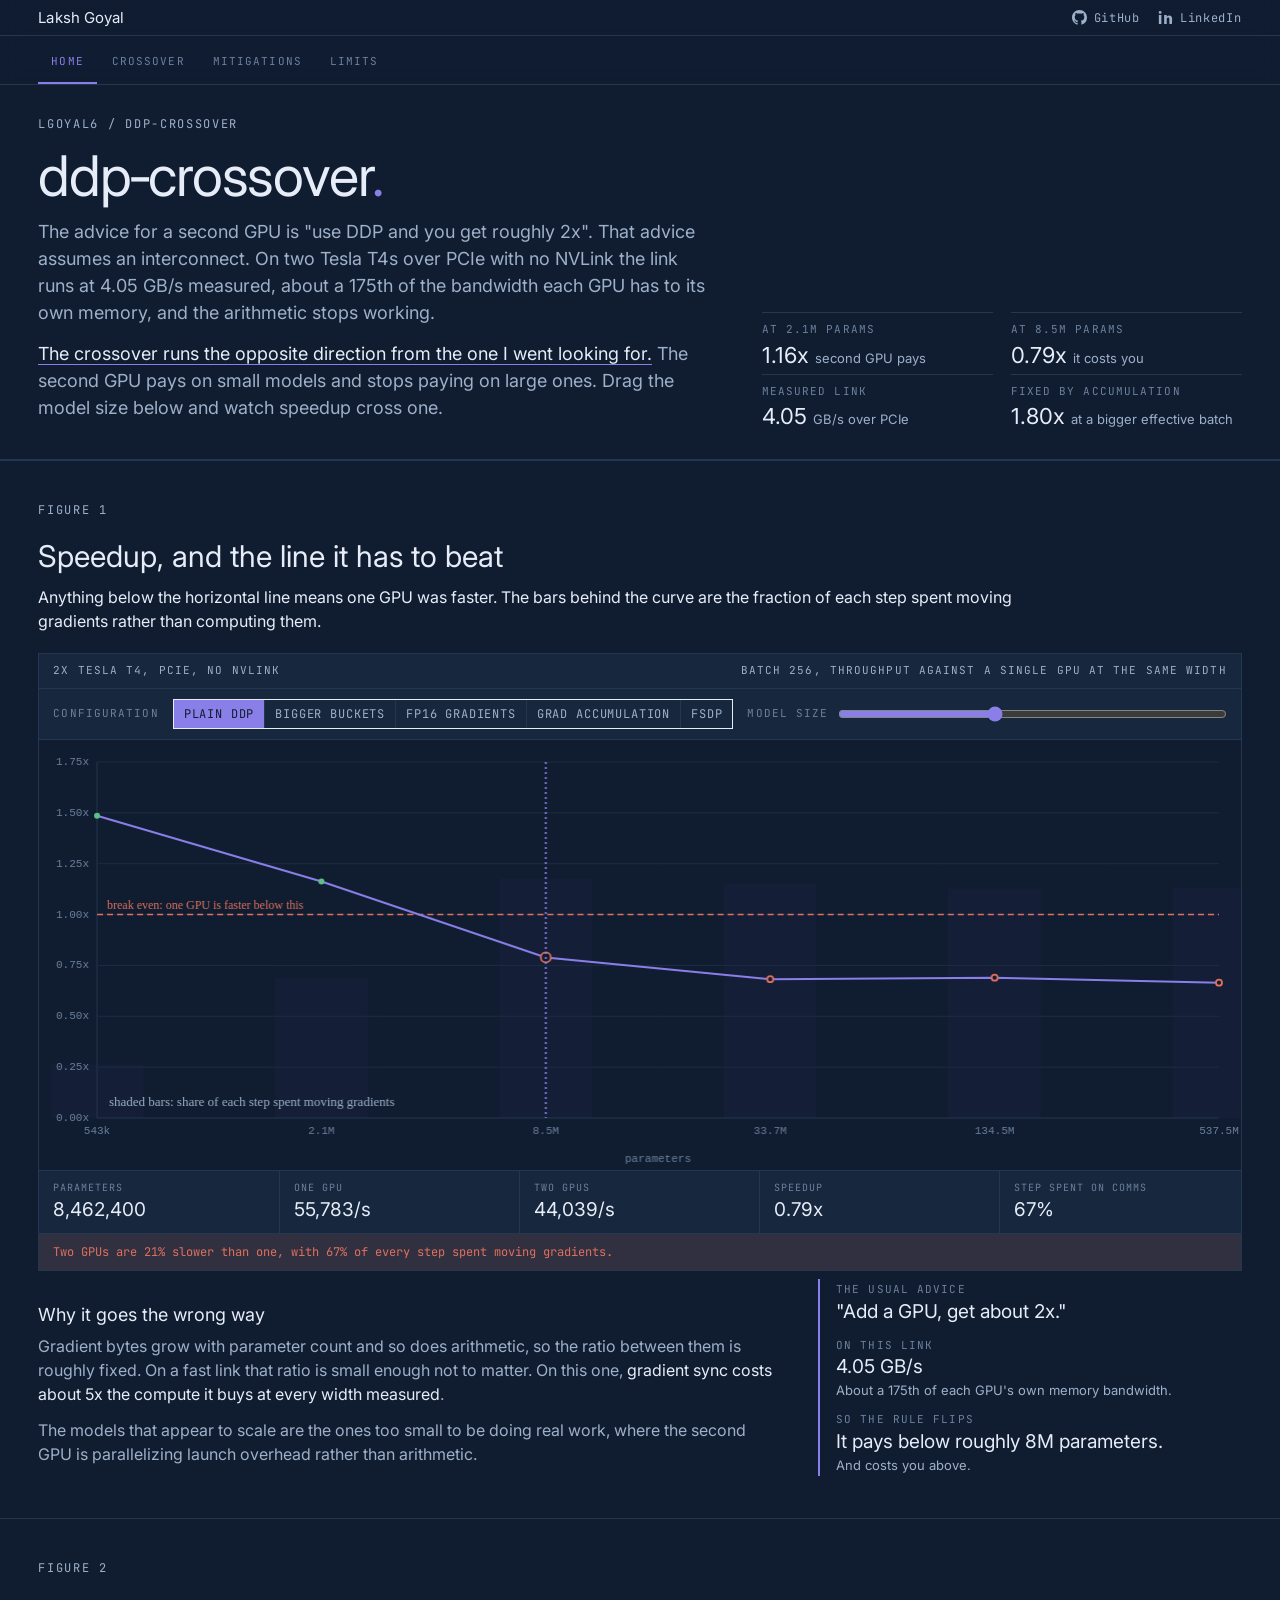
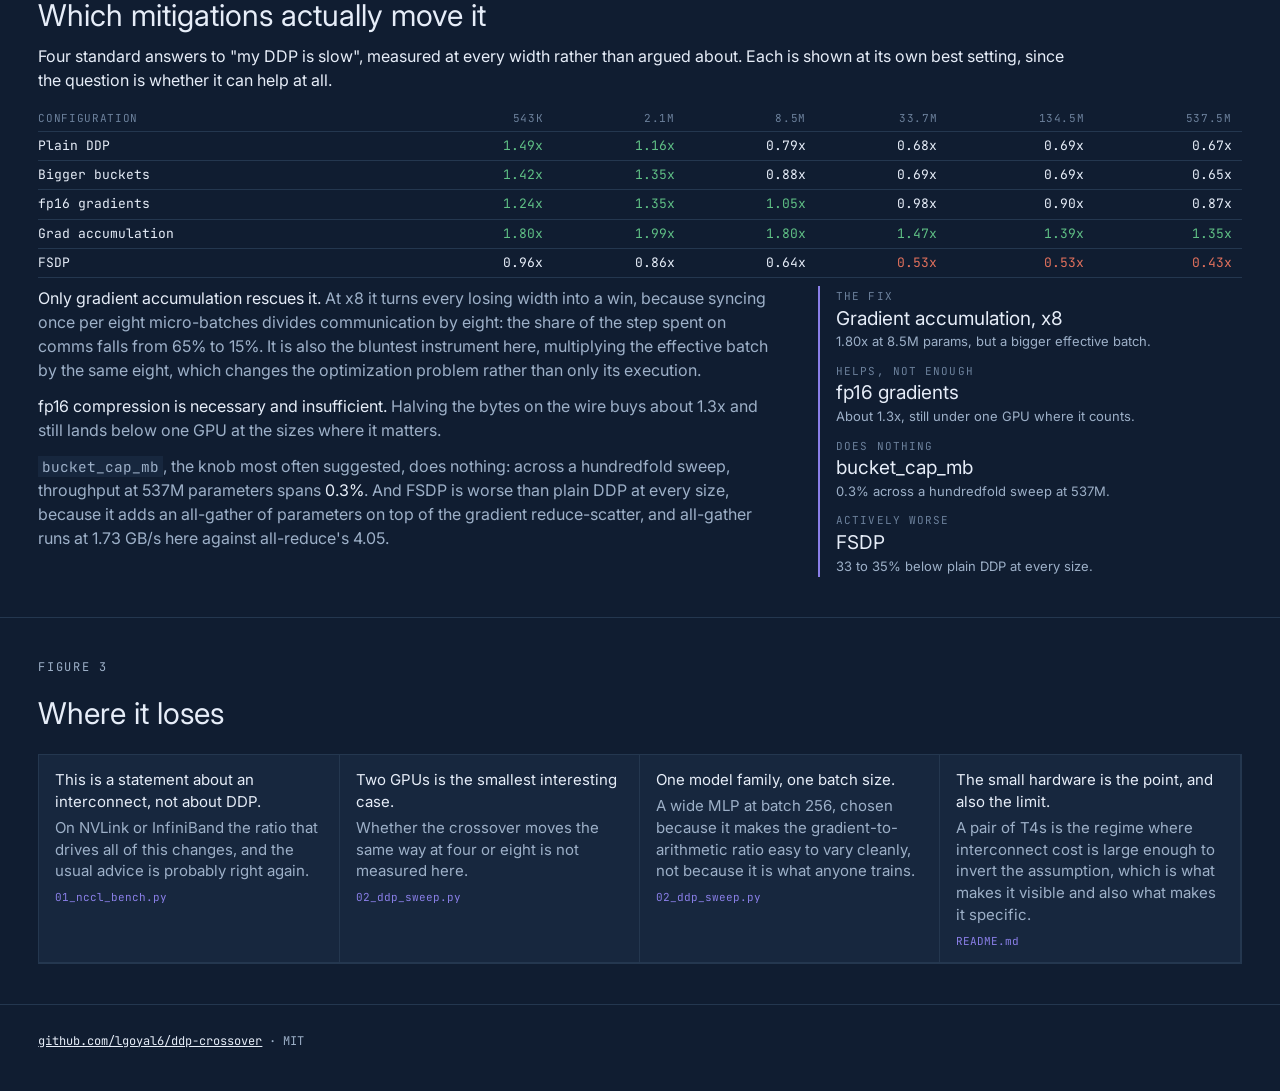
==== commit 38a1b330: "docs: lead the README with the demo card The link to the live page sat twenty to thirty lines down, " ====
--- a/docs/index.html
+++ b/docs/index.html
@@ -7,6 +7,12 @@
 <meta name="description" content="On two T4s over PCIe the second GPU pays on small models and stops paying on large ones, which is the opposite of the usual advice. Drag the model size and watch speedup cross one.">
 <meta property="og:title" content="ddp-crossover">
 <meta property="og:description" content="The second GPU pays on small models and stops paying above roughly 8M parameters. FSDP, marketed for scaling, is worse than plain DDP everywhere.">
+<meta property="og:type" content="website">
+<meta property="og:title" content="ddp-crossover">
+<meta property="og:description" content="On two T4s over PCIe the second GPU pays on small models and stops paying on large ones, which is the opposite of the usual advice. Drag the model size and watch speedup cross one.">
+<meta property="og:url" content="https://lgoyal6.github.io/ddp-crossover/">
+<meta property="og:image" content="https://lgoyal6.github.io/ddp-crossover/og.png">
+<meta name="twitter:card" content="summary_large_image">
 <link rel="stylesheet" href="style.css">
 </head>
 <body>
@@ -192,11 +198,6 @@
     <a href="https://github.com/lgoyal6/ddp-crossover">github.com/lgoyal6/ddp-crossover</a>
     &middot; MIT
   </span>
-  <span>
-    also: <a href="https://lgoyal6.github.io/strata/">strata</a>
-    &middot; <a href="https://lgoyal6.github.io/tickvault/">tickvault</a>
-    &middot; <a href="https://lgoyal6.github.io/noisy-rag-bench/">noisy-rag-bench</a>
-  </span>
 </footer>
 
 <script src="app.js"></script>
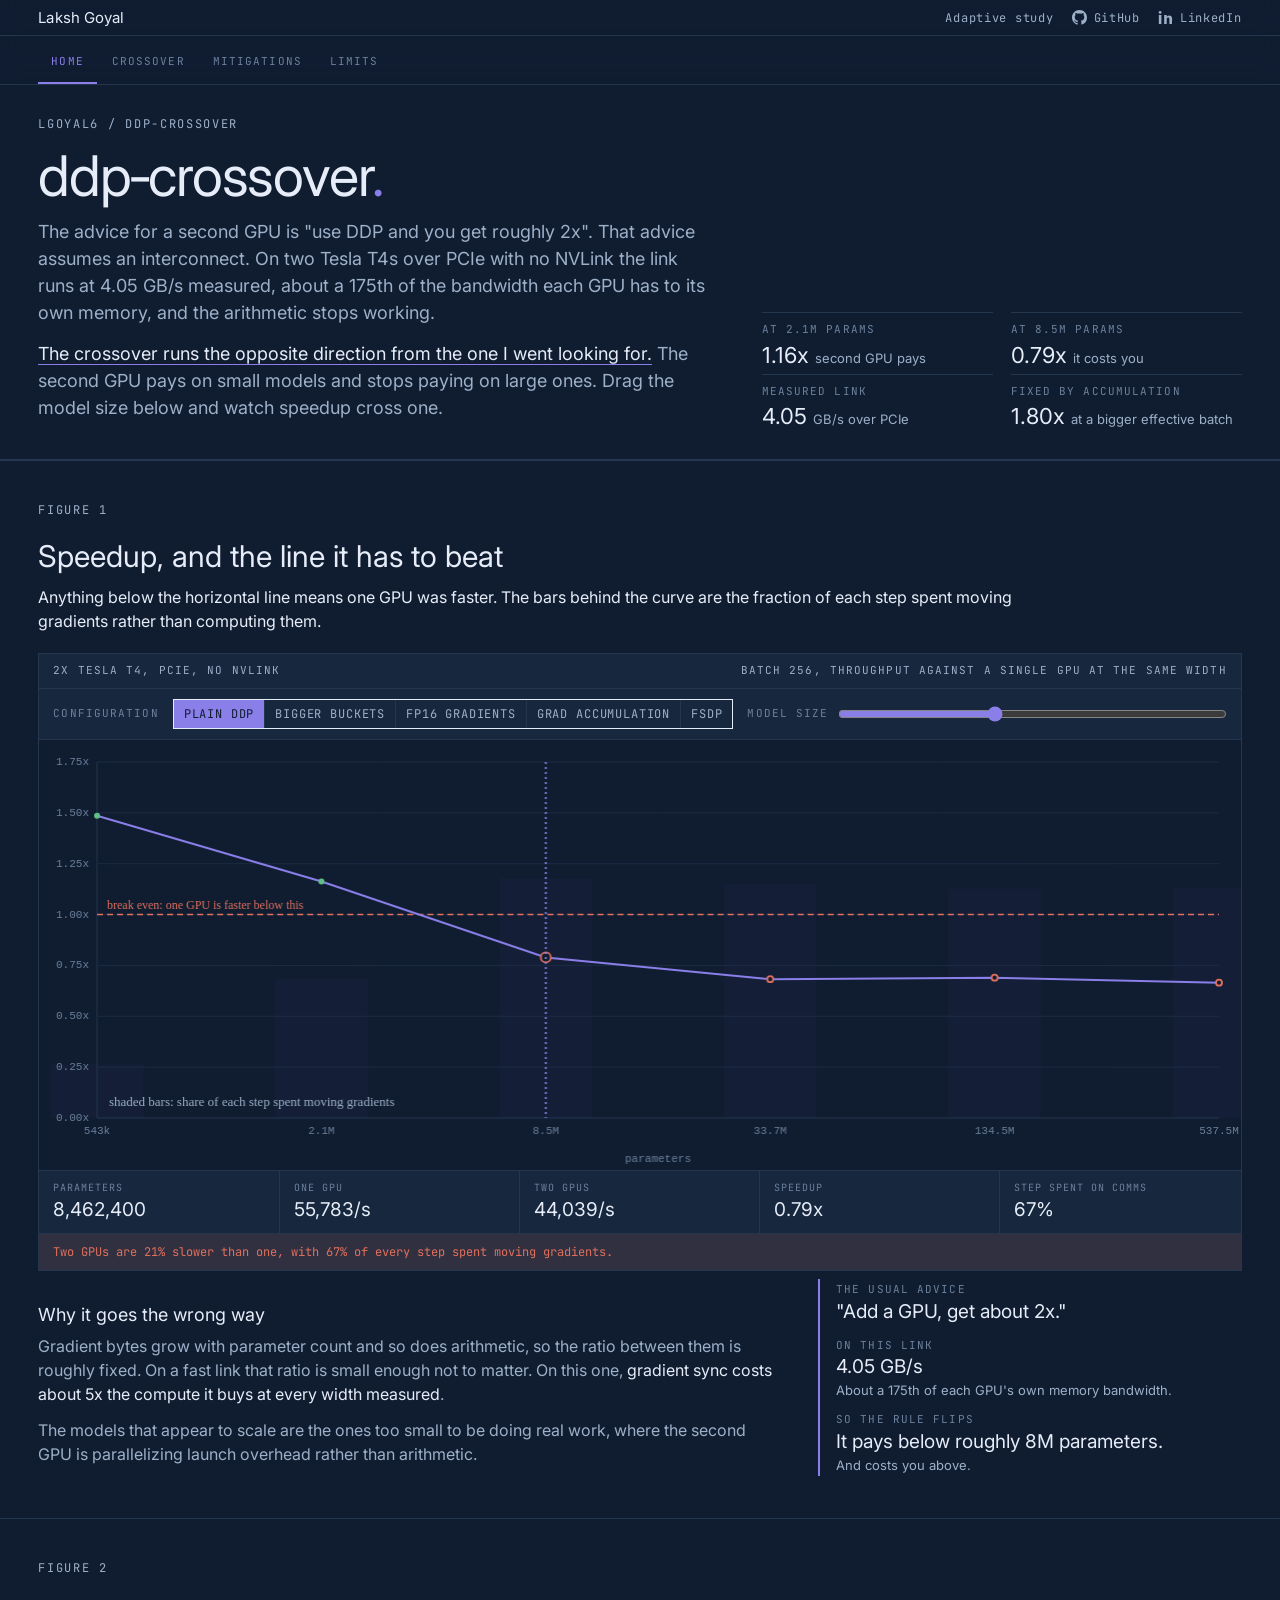
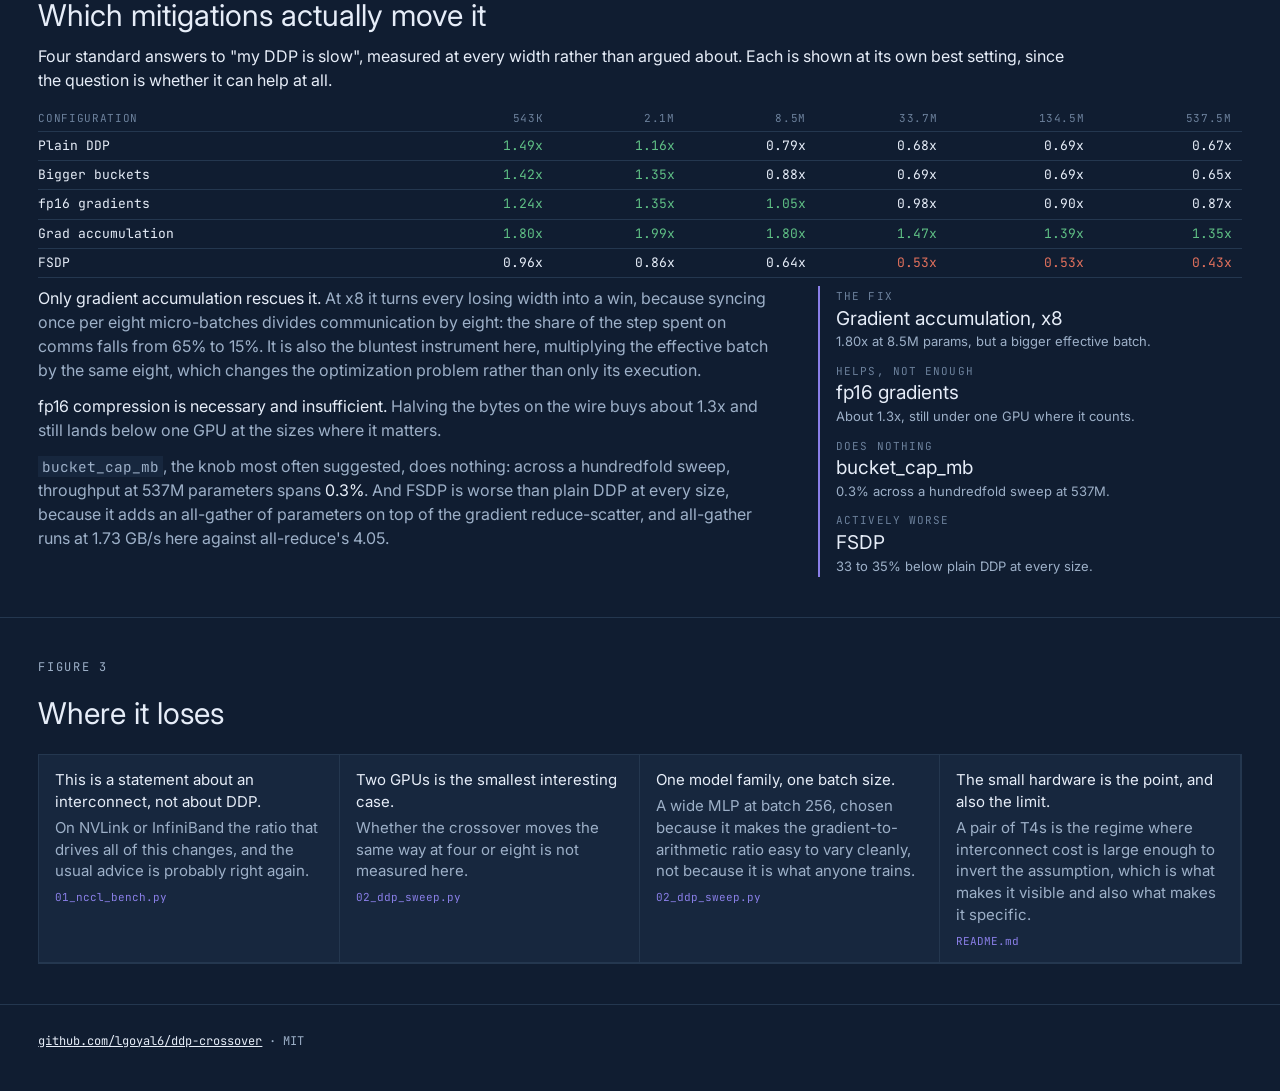
==== commit 05e18b1c: "docs: add adaptive DDP study guide" ====
--- a/docs/index.html
+++ b/docs/index.html
@@ -20,6 +20,7 @@
 <nav class="topbar">
   <a class="brand" href="https://lakshgoyal.com">Laksh Goyal</a>
   <div class="navlinks">
+    <a href="adaptive.html">Adaptive study</a>
     <a href="https://github.com/lgoyal6/ddp-crossover"><svg viewBox="0 0 16 16" aria-hidden="true"><path fill="currentColor" d="M8 0C3.58 0 0 3.58 0 8c0 3.54 2.29 6.53 5.47 7.59.4.07.55-.17.55-.38 0-.19-.01-.82-.01-1.49-2.01.37-2.53-.49-2.69-.94-.09-.23-.48-.94-.82-1.13-.28-.15-.68-.52-.01-.53.63-.01 1.08.58 1.23.82.72 1.21 1.87.87 2.33.66.07-.52.28-.87.51-1.07-1.78-.2-3.64-.89-3.64-3.95 0-.87.31-1.59.82-2.15-.08-.2-.36-1.02.08-2.12 0 0 .67-.21 2.2.82.64-.18 1.32-.27 2-.27s1.36.09 2 .27c1.53-1.04 2.2-.82 2.2-.82.44 1.1.16 1.92.08 2.12.51.56.82 1.27.82 2.15 0 3.07-1.87 3.75-3.65 3.95.29.25.54.73.54 1.48 0 1.07-.01 1.93-.01 2.2 0 .21.15.46.55.38A8.01 8.01 0 0 0 16 8c0-4.42-3.58-8-8-8Z"/></svg><span>GitHub</span></a>
     <a href="https://www.linkedin.com/in/lakshgoyal"><svg viewBox="0 0 16 16" aria-hidden="true"><path fill="currentColor" d="M3.6 5.3H.9V15h2.7V5.3ZM2.25 1A1.55 1.55 0 1 0 2.25 4.1 1.55 1.55 0 0 0 2.25 1ZM15.1 9.6c0-2.6-1.4-3.8-3.25-3.8-1.5 0-2.17.82-2.55 1.4V5.3H6.6c.04.76 0 9.7 0 9.7h2.7V9.6c0-.24.02-.48.09-.65.19-.48.63-.98 1.37-.98.97 0 1.35.74 1.35 1.82V15h2.7Z"/></svg><span>LinkedIn</span></a>
   </div>
